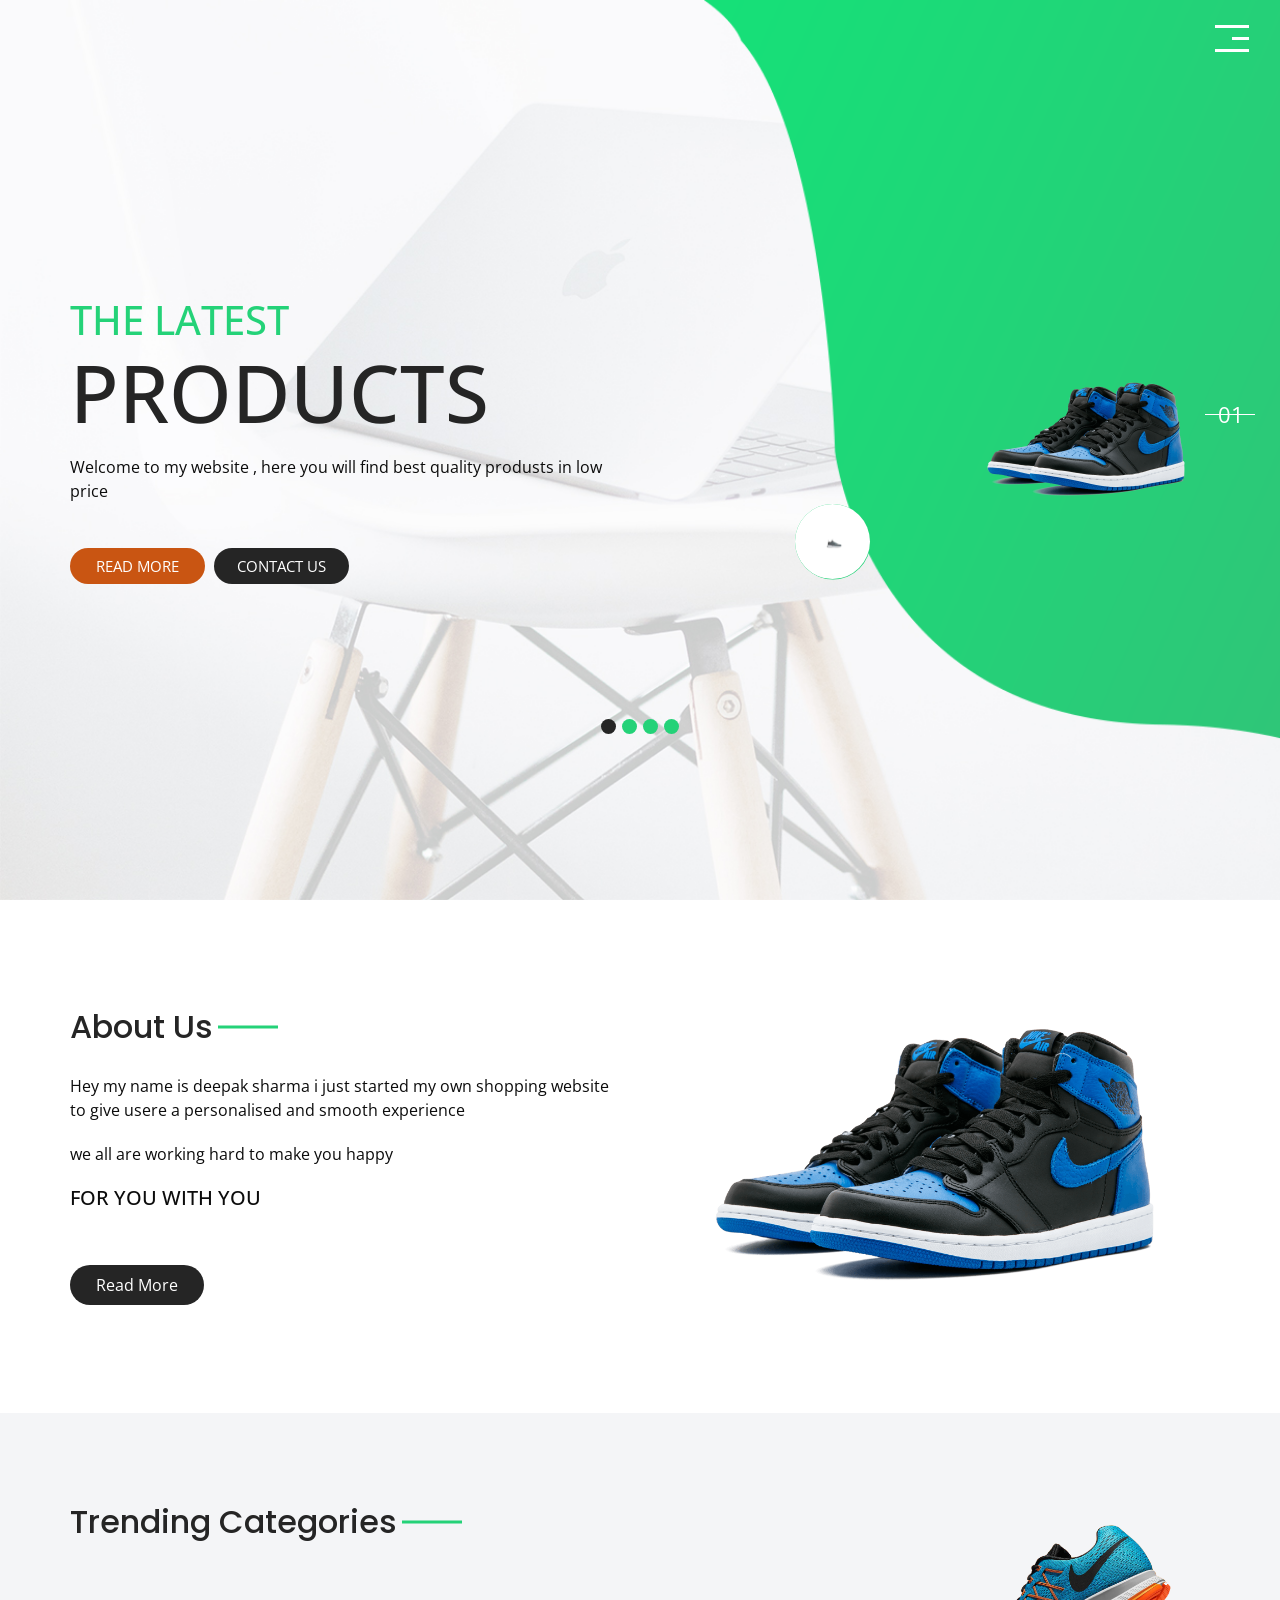
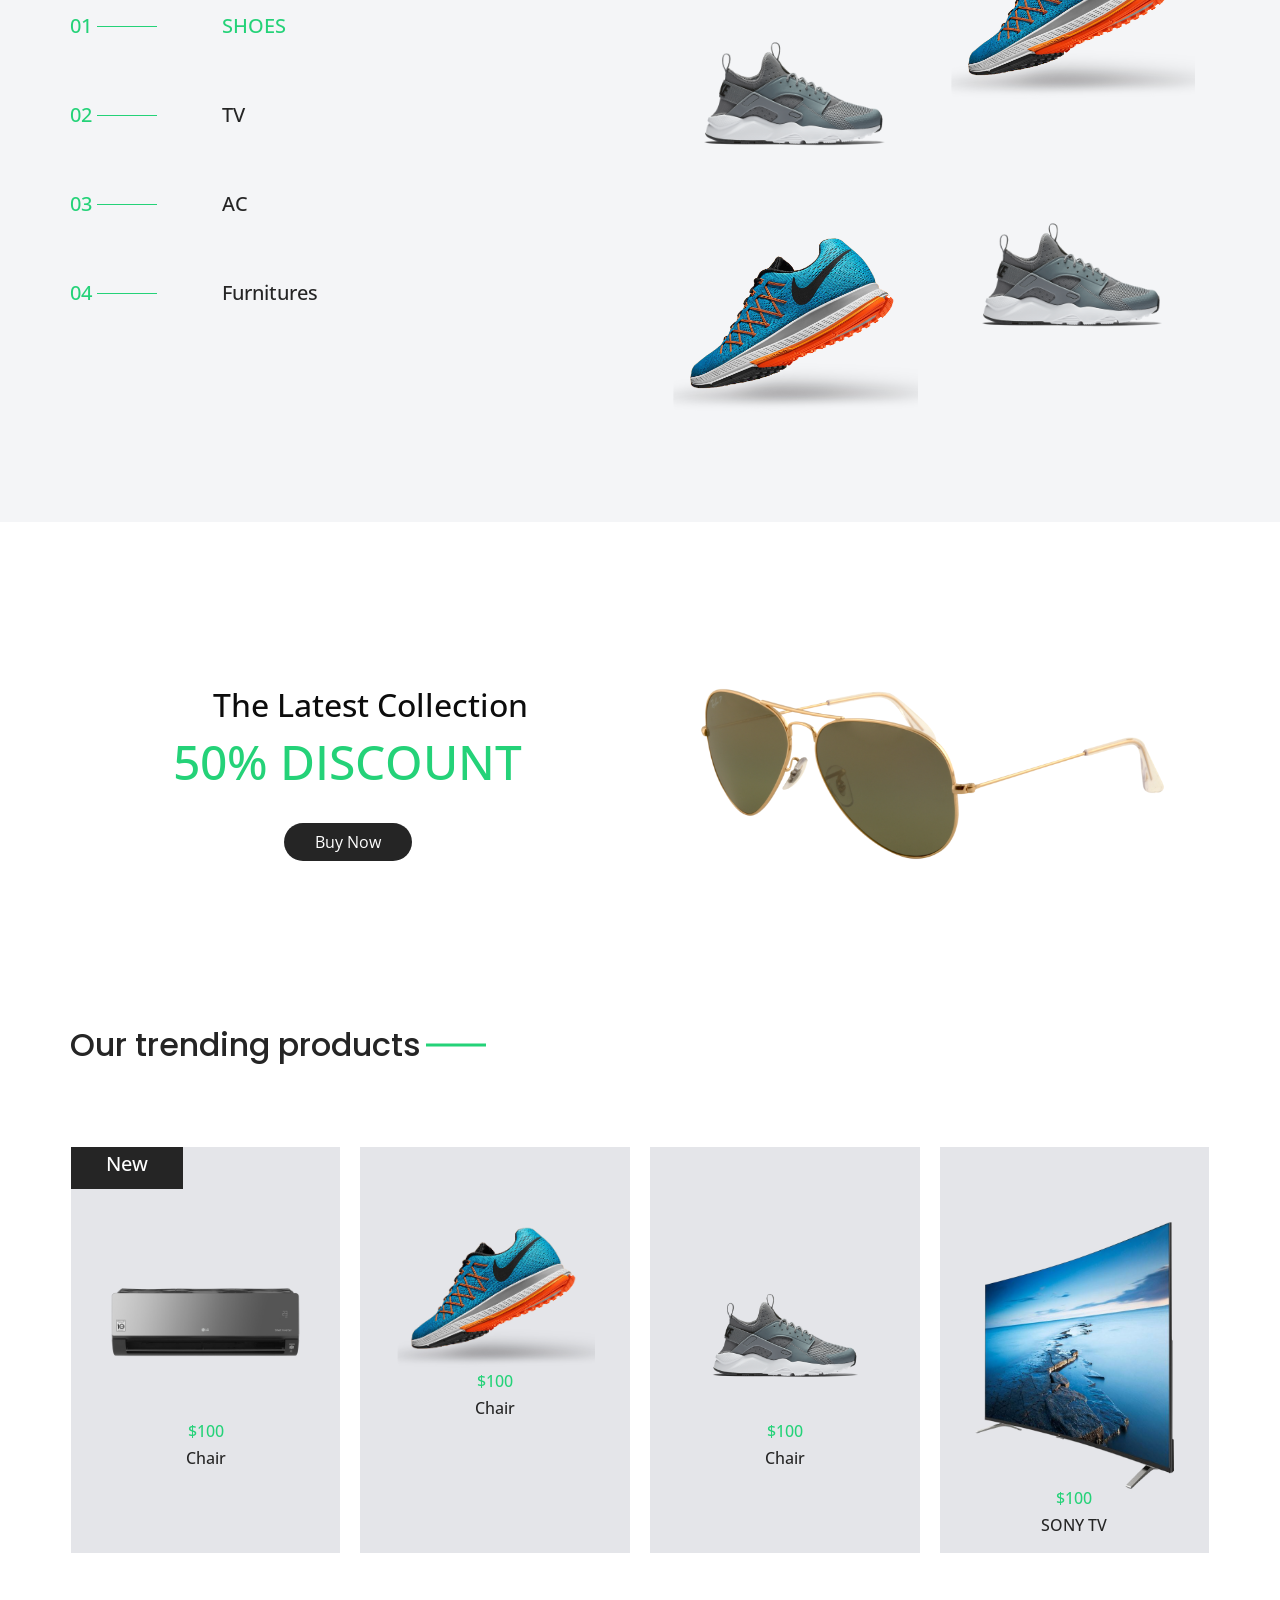
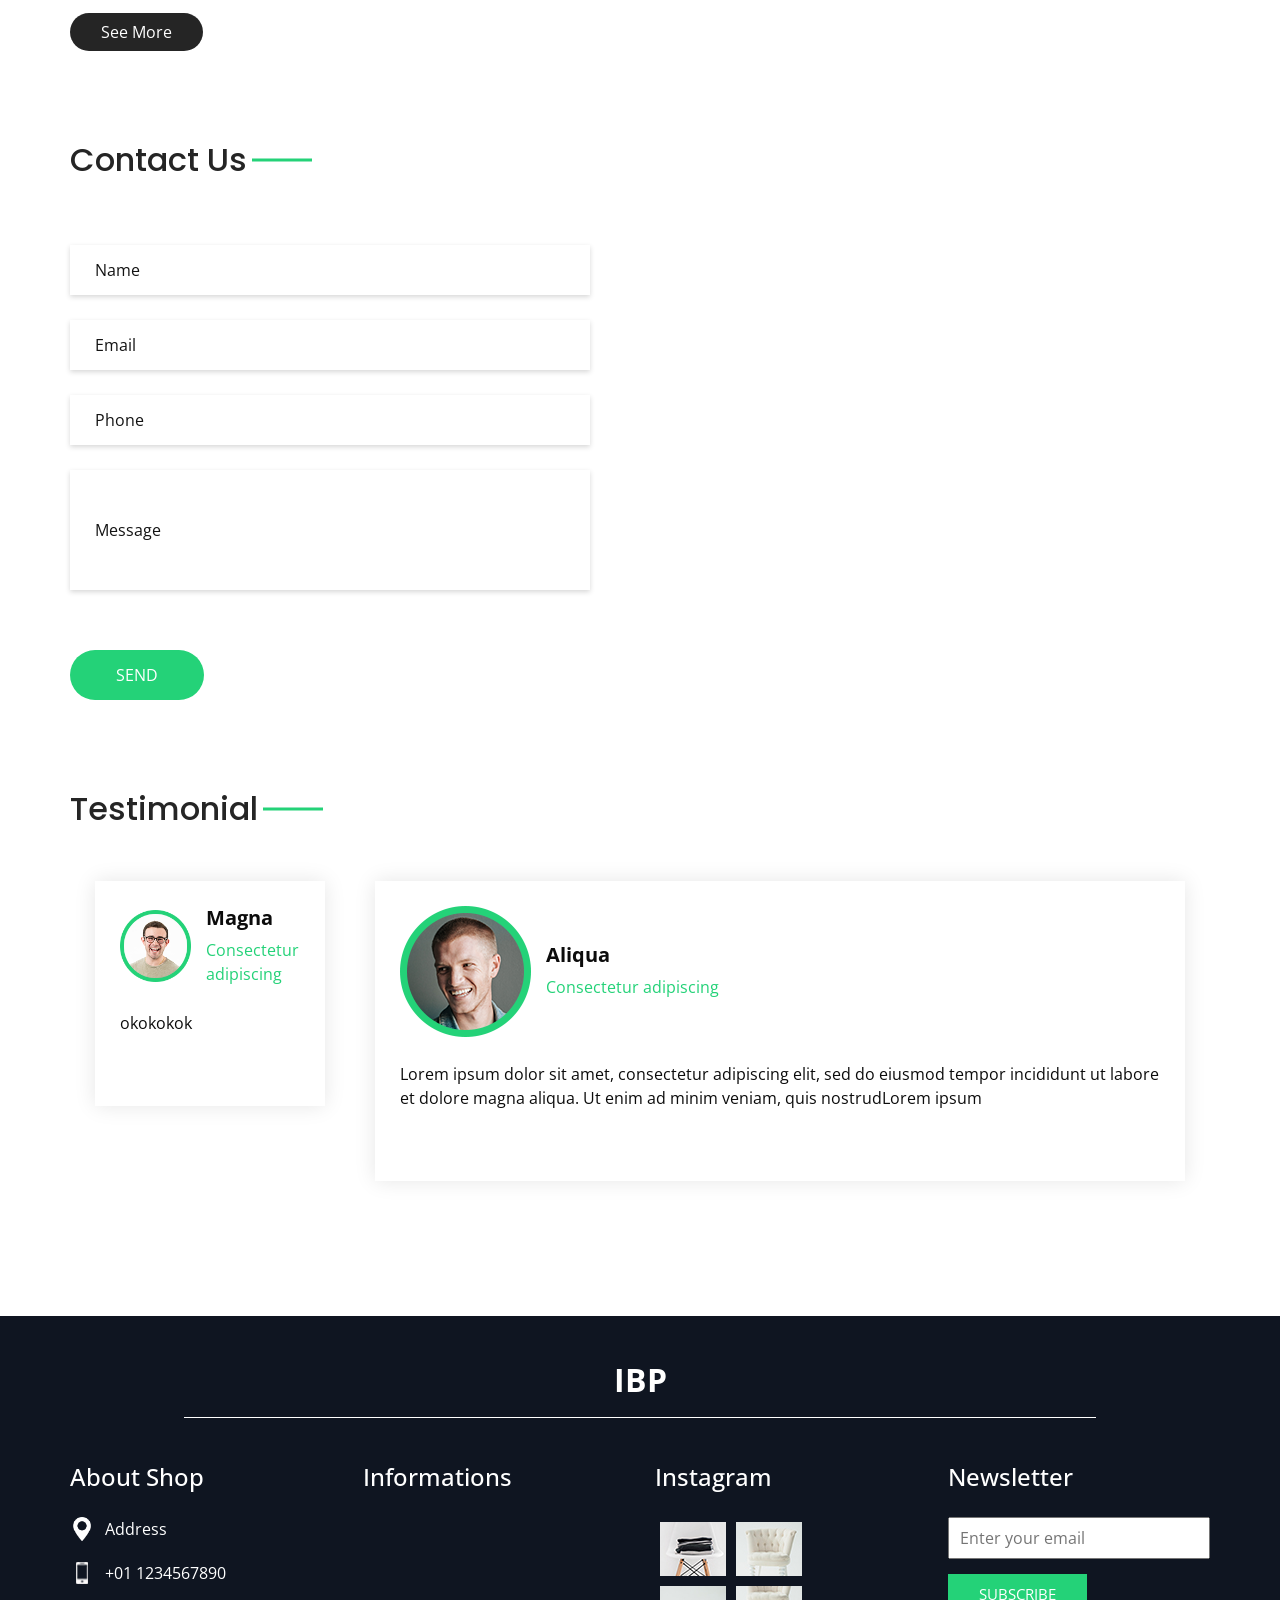
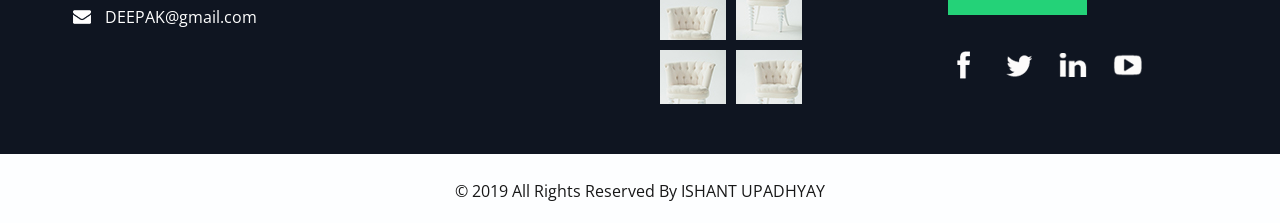
==== index.html @ d2f0adfa "Add files via upload" ====
<!DOCTYPE html>
<html>

<head>
  <!-- Basic -->
  <meta charset="utf-8" />
  <meta http-equiv="X-UA-Compatible" content="IE=edge" />
  <!-- Mobile Metas -->
  <meta name="viewport" content="width=device-width, initial-scale=1, shrink-to-fit=no" />
  <!-- Site Metas -->
  <meta name="keywords" content="" />
  <meta name="description" content="" />
  <meta name="author" content="" />

  <title>DEEPAK TATE </title>

  <!-- slider stylesheet -->
  <link rel="stylesheet" type="text/css"
    href="https://cdnjs.cloudflare.com/ajax/libs/OwlCarousel2/2.1.3/assets/owl.carousel.min.css" />

  <!-- bootstrap core css -->
  <link rel="stylesheet" type="text/css" href="bootstrap.css" />

  <!-- fonts style -->
  <link href="https://fonts.googleapis.com/css?family=Open+Sans:400,700|Poppins:400,700&display=swap" rel="stylesheet">
  <!-- Custom styles for this template -->
  <link href="style.css" rel="stylesheet" />
  <!-- responsive style -->
  <link href="responsive.css" rel="stylesheet" />
</head>

<body>
  <div class="hero_area">
    <!-- header section strats -->
    <header class="header_section">
      <div class="container-fluid">
        <nav class="navbar navbar-expand-lg custom_nav-container">
          <a class="navbar-brand" href="index.html">
            <img src="" alt="" />
          </a>
          <button class="navbar-toggler" type="button" data-toggle="collapse" data-target="#navbarSupportedContent"
            aria-controls="navbarSupportedContent" aria-expanded="false" aria-label="Toggle navigation">
            <span class="navbar-toggler-icon"></span>
          </button>

          <div class="collapse navbar-collapse" id="navbarSupportedContent">
            <ul class="navbar-nav  ">
              <li class="nav-item active">
                <a class="nav-link" href="index.html">Home <span class="sr-only">(current)</span></a>
              </li>
              <li class="nav-item">
                <a class="nav-link" href="about.html"> About</a>
              </li>
              <li class="nav-item">
                <a class="nav-link" href="shop.html">Shop </a>
              </li>
              <li class="nav-item">
                <a class="nav-link" href="furniture.html"> Furniture </a>
              </li>
              <li class="nav-item">
                <a class="nav-link" href="contact.html">Contact us</a>
              </li>
            </ul>
            <div class="user_option">
              <a href="">
                <img src="images/user.png" alt="">
                <span>
                 
<li><a href="login.html">login</a></li>
              </a>
              <form class="form-inline my-2 my-lg-0 ml-0 ml-lg-4 mb-3 mb-lg-0">
                <button class="btn  my-2 my-sm-0 nav_search-btn" type="submit"></button>
              </form>
            </div>
          </div>
          <div>
            <div class="custom_menu-btn ">
              <button>
                <span class=" s-1">

                </span>
                <span class="s-2">

                </span>
                <span class="s-3">

                </span>
              </button>
            </div>
          </div>

        </nav>
      </div>
    </header>
    <!-- end header section -->
    <!-- slider section -->
    <section class="slider_section ">
      <div class="play_btn">
        <a href="">
          <img src="a8.png" alt="">
        </a>
      </div>
      <div class="number_box">
        <div>
          <ol class="carousel-indicators indicator-2">
            <li data-target="#carouselExampleIndicators" data-slide-to="0" class="active">01</li>
            <li data-target="#carouselExampleIndicators" data-slide-to="1">02</li>
            <li data-target="#carouselExampleIndicators" data-slide-to="2">03</li>
            <li data-target="#carouselExampleIndicators" data-slide-to="3">04</li>
          </ol>
        </div>
      </div>
      <div class="container">
        <div id="carouselExampleIndicators" class="carousel slide" data-ride="carousel">
          <ol class="carousel-indicators">
            <li data-target="#carouselExampleIndicators" data-slide-to="0" class="active"></li>
            <li data-target="#carouselExampleIndicators" data-slide-to="1"></li>
            <li data-target="#carouselExampleIndicators" data-slide-to="2"></li>
            <li data-target="#carouselExampleIndicators" data-slide-to="3"></li>
          </ol>
          <div class="carousel-inner">
            <div class="carousel-item active">
              <div class="row">
                <div class="col-md-6">
                  <div class="detail-box">
                    <h1>
                      The Latest
                      <span>
                        products 
                      </span>
                    </h1>
                    <p>
                     Welcome to my website , here you will find best quality produsts in low price 
                    </p>
                    <div class="btn-box">
                      <a href="" class="btn-1">
                        Read More
                      </a>
                      <a href="contact.html" class="btn-2">
                        Contact us
                      </a>
                    </div>
                  </div>
                </div>
                <div class="col-md-6 img-container">
                  <div class="img-box">
                    <img src="2.png" alt="">
                  </div>
                </div>
              </div>
            </div>
            <div class="carousel-item ">
              <div class="row">
                <div class="col-md-6">
                  <div class="detail-box">
                    <h1>
                      The Latest
                      <span>
                        electromics
                      </span>
                    </h1>
                    <p>
                    GET BEST ELECTRONIC ITEMS HERE WITH MOST TRUSTABLE COMPANY 
                    </p>
                    <div class="btn-box">
                      <a href="" class="btn-1">
                        Read More
                      </a>
                      <a href="contact.html" class="btn-2">
                        Contact us
                      </a>
                    </div>
                  </div>
                </div>
                <div class="col-md-6 img-container">
                  <div class="img-box">
                    <img src="a9.png" alt="">
                  </div>
                </div>
              </div>
            </div>
            <div class="carousel-item ">
              <div class="row">
                <div class="col-md-6">
                  <div class="detail-box">
                    <h1>
                      The Latest
                      <span>
                        Furniture
                      </span>
                    </h1>
                    <p>
                      Lorem ipsum dolor sit amet, consectetur adipiscing elit, sed
                      do eiusmod tempor incididunt ut labore
                    </p>
                    <div class="btn-box">
                      <a href="" class="btn-1">
                        Read More
                      </a>
                      <a href="contact.html" class="btn-2">
                        Contact us
                      </a>
                    </div>
                  </div>
                </div>
                <div class="col-md-6 img-container">
                  <div class="img-box">
                    <img src="a8.png" alt="">
                  </div>
                </div>
              </div>
            </div>
            <div class="carousel-item ">
              <div class="row">
                <div class="col-md-6">
                  <div class="detail-box">
                    <h1>
                      The Latest
                      <span>
                        SHOES
                      </span>
                    </h1>
                    <p>
                      Lorem ipsum dolor sit amet, consectetur adipiscing elit, sed
                      do eiusmod tempor incididunt ut labore
                    </p>
                    <div class="btn-box">
                      <a href="" class="btn-1">
                        Read More
                      </a>
                      <a href="" class="btn-2">
                        Contact us
                      </a>
                    </div>
                  </div>
                </div>
                <div class="col-md-6 img-container">
                  <div class="img-box">
                    <img src="shop.html" alt="">
                  </div>
                </div>
              </div>
            </div>
          </div>
        </div>
      </div>
    </section>
    <!-- end slider section -->
  </div>


  <!-- about section -->

  <section class="about_section layout_padding">
    <div class="container">
      <div class="row">
        <div class="col-md-6">
          <div class="detail-box">
            <div class="heading_container">
              <h2>
                About Us
              </h2>

            </div>
            <p>
              Hey my name is deepak sharma i just started my own shopping website to give usere a personalised and smooth experience 
              <p>we all are working hard to make you happy </p>
              <p><h5>FOR YOU WITH YOU</h5></p>
            </p>
            <a href="">
              Read More
            </a>
          </div>
        </div>
        <div class="col-md-6">
          <div class="img-box">
            <img src="2.png" alt="">
          </div>
        </div>
      </div>
    </div>
  </section>

  <!-- end about section -->

  <!-- trending section -->

  <section class="trending_section layout_padding">
    <div id="accordion">
      <div class="container">
        <div class="row">
          <div class="col-md-6">
            <div class="detail-box">
              <div class="heading_container">
                <h2>
                  Trending Categories
                </h2>
              </div>
              <div class="tab_container">
                <div class="t-link-box" data-toggle="collapse" data-target="#collapseOne" aria-expanded="true"
                  aria-controls="collapseOne">
                  <div class="number">
                    <h5>
                      01
                    </h5>
                  </div>
                  <hr>
                  <div class="t-name">
                    <h5>
                      SHOES
                    </h5>
                  </div>
                </div>
                <div class="t-link-box collapsed" data-toggle="collapse" data-target="#collapseTwo"
                  aria-expanded="false" aria-controls="collapseTwo">
                  <div class="number">
                    <h5>
                      02
                    </h5>
                  </div>
                  <hr>
                  <div class="t-name">
                    <h5>
                     TV
                    </h5>
                  </div>
                </div>
                <div class="t-link-box collapsed" data-toggle="collapse" data-target="#collapseThree"
                  aria-expanded="false" aria-controls="collapseThree">
                  <div class="number">
                    <h5>
                      03
                    </h5>
                  </div>
                  <hr>
                  <div class="t-name">
                    <h5>
                      AC
                    </h5>
                  </div>
                </div>
                <div class="t-link-box collapsed" data-toggle="collapse" data-target="#collapseFour"
                  aria-expanded="false" aria-controls="collapseFour">
                  <div class="number">
                    <h5>
                      04
                    </h5>
                  </div>
                  <hr>
                  <div class="t-name">
                    <h5>
                      Furnitures
                    </h5>
                  </div>
                </div>
              </div>
            </div>
          </div>
          <div class="col-md-6">
            <div class="collapse show" id="collapseOne" aria-labelledby="headingOne" data-parent="#accordion">
              <div class="img_container ">
                <div class="box b-1">
                  <div class="img-box">
                    <img src="a8.png" alt="">
                  </div>
                  <div class="img-box">
                    <img src="a9.png" alt="">
                  </div>
                </div>
                <div class="box b-2">
                  <div class="img-box">
                    <img src="a9.png" alt="">
                  </div>
                  <div class="img-box">
                    <img src="a8.png" alt="">
                  </div>
                </div>
              </div>
            </div>
            <div class="collapse" id="collapseTwo" aria-labelledby="headingTwo" data-parent="#accordion">
              <div class="img_container ">
                <div class="box b-1">
                  <div class="img-box">
                    <img src="a4.png" alt="">
                  </div>
                  <div class="img-box">
                    <img src="a4.png" alt="">
                  </div>
                </div>
                <div class="box b-2">

                  <div class="img-box">
                    <img src="a4.png" alt="">
                  </div>
                  <div class="img-box">
                    <img src="a4.png" alt="">
                  </div>
                </div>
              </div>
            </div>
            <div class="collapse" id="collapseThree" aria-labelledby="headingThree" data-parent="#accordion">
              <div class="img_container ">
                <div class="box b-1">
                  <div class="img-box">
                    <img src="a1.png" alt="">
                  </div>
                  <div class="img-box">
                    <img src="a2.png" alt="">
                  </div>
                </div>
                <div class="box b-2">
                  <div class="img-box">
                    <img src="a1.png" alt="">
                  </div>
                  <div class="img-box">
                    <img src="a1.png" alt="">
                  </div>
                </div>
              </div>
            </div>
            <div class="collapse" id="collapseFour" aria-labelledby="headingfour" data-parent="#accordion">
              <div class="img_container ">
                <div class="box b-1">
                  <div class="img-box">
                    <img src="images/t-1.jpg" alt="">
                  </div>

                  <div class="img-box">
                    <img src="images/t-4.jpg" alt="">
                  </div>
                </div>
                <div class="box b-2">
                  <div class="img-box">
                    <img src="images/t-3.jpg" alt="">
                  </div>
                  <div class="img-box">
                    <img src="images/t-2.jpg" alt="">
                  </div>
                </div>
              </div>
            </div>

          </div>
        </div>
      </div>
    </div>

  </section>

  <!-- end trending section -->

  <!-- discount section -->

  <section class="discount_section  layout_padding">
    <div class="container">
      <div class="row">
        <div class="col-md-6">
          <div class="detail-box">
            <h2>
              The Latest Collection
            </h2>
            <h2 class="main_heading">
              50% DISCOUNT
            </h2>

            <div class="">
              <a href="">
                Buy Now
              </a>
            </div>
          </div>
        </div>
        <div class="col-md-6">
          <div class="img-box">
            <img src="4.png" alt="">
          </div>
        </div>
      </div>
    </div>
  </section>


  <!-- end discount section -->

  <!-- brand section -->

  <section class="brand_section">
    <div class="container">
      <div class="heading_container">
        <h2>
        Our trending products 
        </h2>
      </div>
      <div class="brand_container layout_padding2">
        <div class="box">
          <a href="">
            <div class="new">
              <h5>
                New
              </h5>
            </div>
            <div class="img-box">
              <img src="a1.png" alt="">
            </div>
            <div class="detail-box">
              <h6 class="price">
                $100
              </h6>
              <h6>
                Chair
              </h6>
            </div>
          </a>
        </div>
        <div class="box">
          <a href="">
            <div class="img-box">
              <img src="a9.png" alt="">
            </div>
            <div class="detail-box">
              <h6 class="price">
                $100
              </h6>
              <h6>
                Chair
              </h6>
            </div>
          </a>
        </div>
        <div class="box">
          <a href="">
            <div class="img-box">
              <img src="a8.png" alt="">
            </div>
            <div class="detail-box">
              <h6 class="price">
                $100
              </h6>
              <h6>
                Chair
              </h6>
            </div>
          </a>
        </div>
        <div class="box">
          <a href="">
            <div class="img-box">
              <img src="a4.png" alt="">
            </div>
            <div class="detail-box">
              <h6 class="price">
                $100
              </h6>
              <h6>
                SONY TV
              </h6>
            </div>
          </a>
        </div>
      </div>
      <a href="" class="brand-btn">
        See More
      </a>
    </div>
  </section>

  <!-- end brand section -->
  <!-- contact section -->

  <section class="contact_section layout_padding">
    <div class="container ">
      <div class="heading_container">
        <h2 class="">
          Contact Us
        </h2>
      </div>

    </div>
    <div class="container">
      <div class="row">
        <div class="col-md-6">
          <form action="">
            <div>
              <input type="text" placeholder="Name" />
            </div>
            <div>
              <input type="email" placeholder="Email" />
            </div>
            <div>
              <input type="text" placeholder="Phone" />
            </div>
            <div>
              <input type="text" class="message-box" placeholder="Message" />
            </div>
            <div class="d-flex ">
              <button>
                SEND
              </button>
            </div>
          </form>
        </div>
        <div class="col-md-6">
          <div class="map_container">
            <div class="map-responsive">
              <iframe
                src="https://www.google.com/maps/embed/v1/place?key=AIzaSyA0s1a7phLN0iaD6-UE7m4qP-z21pH0eSc&q=Eiffel+Tower+Paris+France"
                width="600" height="300" frameborder="0" style="border:0; width: 100%; height:100%"
                allowfullscreen></iframe>
            </div>
          </div>
        </div>
      </div>
    </div>
  </section>

  <!-- end contact section -->

  <!-- client section -->
  <section class="client_section layout_padding-bottom">
    <div class="container">
      <div class="heading_container">
        <h2>
          Testimonial
        </h2>
      </div>
    </div>

    <div class="container">
      <div class="client_container layout_padding2">
        <div class="client_box b-1">
          <div class="client-id">
            <div class="img-box">
              <img src="client-1.png" alt="" />
            </div>
            <div class="name">
              <h5>
                Magna
              </h5>
              <p>
                Consectetur adipiscing
              </p>
            </div>
          </div>
          <div class="detail">
            <p>
             okokokok
            </p>
            <div>
              <div class="arrow_img">
              </div>
            </div>
          </div>
        </div>
        <div class="client_box b-2">
          <div class="client-id">
            <div class="img-box">
              <img src="client-2.png" alt="" />
            </div>
            <div class="name">
              <h5>
                Aliqua
              </h5>
              <p>
                Consectetur adipiscing
              </p>

            </div>
          </div>
          <div class="detail">
            <p>
              Lorem ipsum dolor sit amet, consectetur adipiscing elit, sed do eiusmod tempor incididunt ut labore et
              dolore magna aliqua. Ut enim ad minim veniam, quis nostrudLorem ipsum
            </p>
            <div>
              <div class="arrow_img">
              </div>
            </div>
          </div>
        </div>
      </div>
    </div>
  </section>

  <!-- end client section -->

  <!-- info section -->
  <section class="info_section layout_padding2">
    <div class="container">
      <div class="info_logo">
        <h2>
          IBP 
        </h2>
      </div>
      <div class="row">

        <div class="col-md-3">
          <div class="info_contact">
            <h5>
              About Shop
            </h5>
            <div>
              <div class="img-box">
                <img src="location-white.png" width="18px" alt="">
              </div>
              <p>
                Address
              </p>
            </div>
            <div>
              <div class="img-box">
                <img src="telephone-white.png" width="12px" alt="">
              </div>
              <p>
                +01 1234567890
              </p>
            </div>
            <div>
              <div class="img-box">
                <img src="envelope-white.png" width="18px" alt="">
              </div>
              <p>
                DEEPAK@gmail.com
              </p>
            </div>
          </div>
        </div>
        <div class="col-md-3">
          <div class="info_info">
            <h5>
              Informations
            </h5>
            <p>
              
            </p>
          </div>
        </div>

        <div class="col-md-3">
          <div class="info_insta">
            <h5>
              Instagram
            </h5>
            <div class="insta_container">
              <div>
                <a href="">
                  <div class="insta-box b-1">
                    <img src="i-1.jpg" alt="">
                  </div>
                </a>
                <a href="">
                  <div class="insta-box b-2">
                    <img src="i-2.jpg" alt="">
                  </div>
                </a>
              </div>

              <div>
                <a href="">
                  <div class="insta-box b-3">
                    <img src="i-3.jpg" alt="">
                  </div>
                </a>
                <a href="">
                  <div class="insta-box b-4">
                    <img src="i-4.jpg" alt="">
                  </div>
                </a>
              </div>
              <div>
                <a href="">
                  <div class="insta-box b-3">
                    <img src="i-5.jpg" alt="">
                  </div>
                </a>
                <a href="">
                  <div class="insta-box b-4">
                    <img src="i-6.jpg" alt="">
                  </div>
                </a>
              </div>
            </div>
          </div>
        </div>
        <div class="col-md-3">
          <div class="info_form ">
            <h5>
              Newsletter
            </h5>
            <form action="">
              <input type="email" placeholder="Enter your email">
              <button>
                Subscribe
              </button>
            </form>
            <div class="social_box">
              <a href="">
                <img src="fb.png" alt="">
              </a>
              <a href="">
                <img src="twitter.png" alt="">
              </a>
              <a href="">
                <img src="linkedin.png" alt="">
              </a>
              <a href="">
                <img src="youtube.png" alt="">
              </a>
            </div>
          </div>
        </div>
      </div>
    </div>
  </section>

  <!-- end info_section -->


  <!-- footer section -->
  <section class="container-fluid footer_section ">
    <div class="container">
      <p>
        &copy; 2019 All Rights Reserved By
        <a href="">ISHANT UPADHYAY </a>
      </p>
    </div>
  </section>
  <!-- end  footer section -->


  <script type="text/javascript" src="jquery-3.4.1.min.js"></script>
  <script type="text/javascript" src="bootstrap.js"></script>
  <script type="text/javascript" src="https://cdnjs.cloudflare.com/ajax/libs/OwlCarousel2/2.2.1/owl.carousel.min.js">
  </script>
  <script type="text/javascript">
    $(".owl-carousel").owlCarousel({
      loop: true,
      margin: 10,
      nav: true,
      navText: [],
      autoplay: true,
      autoplayHoverPause: true,
      responsive: {
        0: {
          items: 1
        },
        420: {
          items: 2
        },
        1000: {
          items: 5
        }
      }

    });
  </script>
  <script>
    var nav = $("#navbarSupportedContent");
    var btn = $(".custom_menu-btn");
    btn.click
    btn.click(function (e) {

      e.preventDefault();
      nav.toggleClass("lg_nav-toggle");
      document.querySelector(".custom_menu-btn").classList.toggle("menu_btn-style")
    });
  </script>
  <script>
    $('.carousel').on('slid.bs.carousel', function () {
      $(".indicator-2 li").removeClass("active");
      indicators = $(".carousel-indicators li.active").data("slide-to");
      a = $(".indicator-2").find("[data-slide-to='" + indicators + "']").addClass("active");
      console.log(indicators);

    })
  </script>

</body>
</body>

</html>
---- style.css ----
body {
  font-family: 'Open Sans', sans-serif;
  color: #0c0c0c;
  background-color: #ffffff;
}

.layout_padding {
  padding-top: 90px;
  padding-bottom: 90px;
}

.layout_padding2 {
  padding: 45px 0;
}

.layout_padding2-top {
  padding-top: 45px;
  padding-bottom: 45px;
}

.layout_padding2-bottom {
  padding-bottom: 45px;
}

.layout_padding-top {
  padding-top: 90px;
}

.layout_padding-bottom {
  padding-bottom: 90px;
}

.heading_container {
  display: -webkit-box;
  display: -ms-flexbox;
  display: flex;
}

.heading_container h2 {
  color: #252525;
  position: relative;
  font-family: 'Poppins', sans-serif;
}

.heading_container h2::before {
  content: "";
  width: 60px;
  height: 3px;
  position: absolute;
  top: 50%;
  right: -5px;
  background-color: #24d278;
  -webkit-transform: translate(100%, -50%);
          transform: translate(100%, -50%);
}

/*header section*/
.hero_area {
  height: 100vh;
  background-image: url(hero-bg.jpg);
  background-size: cover;
  position: relative;
  background-repeat: no-repeat;
  overflow: hidden;
}

.hero_area::after {
  content: "";
  position: absolute;
  bottom: 0;
  right: 0;
  width: 45%;
  height: 100%;
  background-image: url(hero-side-bg.png);
  background-size: cover;
}

.sub_page .hero_area {
  height: auto;
  background-size: auto;
}

.hero_area.sub_pages {
  height: auto;
}

.header_section {
  overflow-x: hidden;
}

.header_section .container-fluid {
  padding-right: 25px;
  padding-left: 25px;
}

.header_section .nav_container {
  margin: 0 auto;
}

.header_section .user_option {
  display: -webkit-box;
  display: -ms-flexbox;
  display: flex;
  -webkit-box-align: center;
      -ms-flex-align: center;
          align-items: center;
}

.header_section .user_option a {
  display: -webkit-box;
  display: -ms-flexbox;
  display: flex;
  color: #ffffff;
  -webkit-box-align: center;
      -ms-flex-align: center;
          align-items: center;
}

.header_section .user_option a img {
  min-width: 20px;
  height: 20px;
  margin-right: 5px;
}

.custom_nav-container.navbar-expand-lg .navbar-nav .nav-item .nav-link {
  padding: 10px 15px;
  color: #060606;
  text-align: center;
  text-transform: uppercase;
}

.custom_nav-container.navbar-expand-lg .navbar-nav .nav-item.active .nav-link, .custom_nav-container.navbar-expand-lg .navbar-nav .nav-item:hover .nav-link {
  color: #24d278;
}

a,
a:hover,
a:focus {
  text-decoration: none;
}

a:hover,
a:focus {
  color: initial;
}

.btn,
.btn:focus {
  outline: none !important;
  -webkit-box-shadow: none;
          box-shadow: none;
}

.custom_nav-container .nav_search-btn {
  background-image: url(search-icon.png);
  background-size: 17px;
  background-repeat: no-repeat;
  background-position-y: 7px;
  width: 35px;
  height: 35px;
  padding: 0;
  border: none;
}

.custom_nav-container form {
  padding-top: 7px;
}

.navbar-brand {
  margin-right: 5%;
  display: -webkit-box;
  display: -ms-flexbox;
  display: flex;
  -webkit-box-align: center;
      -ms-flex-align: center;
          align-items: center;
}

.navbar-brand img {
  width: 70px;
}

.custom_nav-container {
  z-index: 99999;
  padding: 0;
  height: 70px;
}

.custom_nav-container .navbar-toggler {
  outline: none;
}

.custom_nav-container .navbar-toggler .navbar-toggler-icon {
  background-image: url(menu.png);
  background-size: 50px;
  width: 30px;
  height: 30px;
}

.lg_toggl-btn {
  background-color: transparent;
  border: none;
  outline: none;
  width: 56px;
  height: 40px;
  cursor: pointer;
}

.lg_toggl-btn:focus {
  outline: none;
}

.login_btn-container {
  padding-top: 30px;
}

.login_btn-container a {
  color: #24d278;
  text-transform: uppercase;
}

/*end header section*/
/* slider section */
.slider_section {
  height: calc(90% - 70px);
  display: -webkit-box;
  display: -ms-flexbox;
  display: flex;
  -webkit-box-align: center;
      -ms-flex-align: center;
          align-items: center;
}

.slider_section .container {
  position: relative;
  z-index: 2;
}

.slider_section .number_box {
  width: 50px;
  position: absolute;
  right: 25px;
  top: 46%;
  display: -webkit-box;
  display: -ms-flexbox;
  display: flex;
  -webkit-box-orient: vertical;
  -webkit-box-direction: normal;
      -ms-flex-direction: column;
          flex-direction: column;
  -webkit-box-align: center;
      -ms-flex-align: center;
          align-items: center;
  color: #ffffff;
  -webkit-transform: translateY(-50%);
          transform: translateY(-50%);
  z-index: 2;
  font-size: 22px;
}

.slider_section .number_box::before {
  content: "";
  width: 50px;
  height: 1px;
  background-color: #ffffff;
  position: absolute;
  top: 50%;
  left: 50%;
  -webkit-transform: translate(-50%, -50%);
          transform: translate(-50%, -50%);
}

.slider_section .row {
  -webkit-box-align: center;
      -ms-flex-align: center;
          align-items: center;
}

.slider_section .detail-box h1 {
  color: #24d278;
  text-transform: uppercase;
}

.slider_section .detail-box h1 span {
  font-size: 5rem;
  color: #252525;
}

.slider_section .detail-box p {
  margin-top: 15px;
}

.slider_section .detail-box .btn-box {
  margin-top: 45px;
}

.slider_section .detail-box .btn-box a {
  text-transform: uppercase;
  text-align: center;
  width: 135px;
  font-size: 15px;
}

.slider_section .detail-box .btn-box .btn-1 {
  display: inline-block;
  padding: 6px 0;
  background-color: #c95512;
  color: #ffffff;
  -webkit-transition: all 0.3s;
  transition: all 0.3s;
  border: 1px solid transparent;
  border-radius: 20px;
  margin-right: 5px;
}

.slider_section .detail-box .btn-box .btn-1:hover {
  background-color: transparent;
  border-color: #067083;
  color: #24d278;
}

.slider_section .detail-box .btn-box .btn-2 {
  display: inline-block;
  padding: 6px 0;
  background-color: #252525;
  color: #ffffff;
  -webkit-transition: all 0.3s;
  transition: all 0.3s;
  border: 1px solid transparent;
  border-radius: 20px;
}

.slider_section .detail-box .btn-box .btn-2:hover {
  background-color: transparent;
  border-color: #252525;
  color: #252525;
}

.slider_section .img-container {
  position: relative;
  display: -webkit-box;
  display: -ms-flexbox;
  display: flex;
  -webkit-box-pack: end;
      -ms-flex-pack: end;
          justify-content: flex-end;
}

.slider_section .img-container .img-box {
  width: 250px;
}

.slider_section .img-container .img-box img {
  width: 100%;
}

.slider_section .play_btn {
  background-color: #24d278;
  display: -webkit-box;
  display: -ms-flexbox;
  display: flex;
  -webkit-box-align: center;
      -ms-flex-align: center;
          align-items: center;
  -webkit-box-pack: center;
      -ms-flex-pack: center;
          justify-content: center;
  border-radius: 100%;
  width: 75px;
  height: 75px;
  position: absolute;
  z-index: 3;
  top: 56%;
  right: 32%;
}

.slider_section .play_btn a {
  background-color: #ffffff;
  display: -webkit-box;
  display: -ms-flexbox;
  display: flex;
  -webkit-box-align: center;
      -ms-flex-align: center;
          align-items: center;
  -webkit-box-pack: center;
      -ms-flex-pack: center;
          justify-content: center;
  border-radius: 100%;
  width: 75px;
  height: 75px;
  position: relative;
  z-index: 5;
}

.slider_section .play_btn img {
  width: 20px;
  margin-left: 3px;
}

.slider_section .play_btn::before {
  content: "";
  width: 100%;
  height: 100%;
  position: absolute;
  top: 50%;
  left: 50%;
  background-color: #24d278;
  opacity: 1;
  border-radius: 100%;
  -webkit-transform: translate(-50%, -50%);
          transform: translate(-50%, -50%);
}

.slider_section .play_btn::before {
  z-index: 2;
  -webkit-animation: before-animation 1500ms infinite;
          animation: before-animation 1500ms infinite;
}

@-webkit-keyframes before-animation {
  0% {
    -webkit-transform: translateX(-50%) translateY(-50%) translateZ(0) scale(1);
            transform: translateX(-50%) translateY(-50%) translateZ(0) scale(1);
    opacity: 1;
  }
  100% {
    -webkit-transform: translateX(-50%) translateY(-50%) translateZ(0) scale(1.5);
            transform: translateX(-50%) translateY(-50%) translateZ(0) scale(1.5);
    opacity: 1;
  }
}

@keyframes before-animation {
  0% {
    -webkit-transform: translateX(-50%) translateY(-50%) translateZ(0) scale(1);
            transform: translateX(-50%) translateY(-50%) translateZ(0) scale(1);
    opacity: 1;
  }
  100% {
    -webkit-transform: translateX(-50%) translateY(-50%) translateZ(0) scale(1.5);
            transform: translateX(-50%) translateY(-50%) translateZ(0) scale(1.5);
    opacity: 1;
  }
}

.slider_section .carousel-indicators {
  margin: 0;
  -webkit-box-align: center;
      -ms-flex-align: center;
          align-items: center;
  -webkit-box-pack: center;
      -ms-flex-pack: center;
          justify-content: center;
  bottom: -150px;
}

.slider_section .carousel-indicators li {
  width: 15px;
  height: 15px;
  border-radius: 100%;
  background-color: #24d278;
  opacity: 1;
  border: none;
  background-clip: unset;
}

.slider_section .carousel-indicators li.active {
  background-color: #252525;
}

.slider_section ol.carousel-indicators.indicator-2 {
  position: unset;
}

.slider_section ol.carousel-indicators.indicator-2 li {
  width: 25px;
  height: 25px;
  text-indent: 0px;
  text-align: center;
  line-height: 25px;
  color: #ffffff;
  margin: 0;
  background-color: transparent;
  opacity: 1;
  border: none;
  display: none;
}

.slider_section ol.carousel-indicators.indicator-2 li.active {
  display: block;
}

.about_section .row {
  -webkit-box-align: center;
      -ms-flex-align: center;
          align-items: center;
}

.about_section .detail-box p {
  margin-top: 20px;
}

.about_section .detail-box a {
  display: inline-block;
  padding: 7px 25px;
  background-color: #252525;
  color: #ffffff;
  -webkit-transition: all 0.3s;
  transition: all 0.3s;
  border: 1px solid transparent;
  border-radius: 20px;
  margin-top: 35px;
}

.about_section .detail-box a:hover {
  background-color: transparent;
  border-color: #252525;
  color: #252525;
}

.about_section .img-box img {
  width: 100%;
}

.trending_section {
  background-color: #f4f5f7;
}

.trending_section .tab_container .t-link-box {
  margin: 65px 0;
  color: #24d278;
  display: -webkit-box;
  display: -ms-flexbox;
  display: flex;
  -webkit-box-align: center;
      -ms-flex-align: center;
          align-items: center;
  -webkit-box-pack: start;
      -ms-flex-pack: start;
          justify-content: flex-start;
}

.trending_section .tab_container .t-link-box h5 {
  margin: 0;
}

.trending_section .tab_container .t-link-box hr {
  background-color: #24d278;
  width: 60px;
  height: 1.5px;
  border: none;
  margin: 0 65px 0 5px;
}

.trending_section .tab_container .t-link-box .t-name {
  color: #252525;
}

.trending_section .tab_container .t-link-box:hover {
  cursor: pointer;
}

.trending_section .tab_container .t-link-box[aria-expanded="true"] .t-name {
  color: #24d278;
}

.trending_section .img_container {
  display: -webkit-box;
  display: -ms-flexbox;
  display: flex;
}

.trending_section .img_container .box {
  display: -webkit-box;
  display: -ms-flexbox;
  display: flex;
  -webkit-box-orient: vertical;
  -webkit-box-direction: normal;
      -ms-flex-direction: column;
          flex-direction: column;
}

.trending_section .img_container .box .img-box {
  margin: 15px;
}

.trending_section .img_container .box .img-box img {
  width: 100%;
}

.trending_section .img_container .box.b-1 {
  padding-top: 35px;
}

.discount_section .row {
  -webkit-box-align: center;
      -ms-flex-align: center;
          align-items: center;
}

.discount_section .detail-box {
  display: -webkit-box;
  display: -ms-flexbox;
  display: flex;
  -webkit-box-orient: vertical;
  -webkit-box-direction: normal;
      -ms-flex-direction: column;
          flex-direction: column;
  -webkit-box-align: center;
      -ms-flex-align: center;
          align-items: center;
}

.discount_section .detail-box h2 {
  padding-left: 45px;
}

.discount_section .detail-box h2.main_heading {
  font-size: 3rem;
  padding: 0;
  color: #24d278;
  text-transform: uppercase;
}

.discount_section .detail-box a {
  display: inline-block;
  padding: 6px 30px;
  background-color: #252525;
  color: #ffffff;
  -webkit-transition: all 0.3s;
  transition: all 0.3s;
  border: 1px solid transparent;
  border-radius: 20px;
  margin-top: 25px;
}

.discount_section .detail-box a:hover {
  background-color: transparent;
  border-color: #252525;
  color: #252525;
}

.discount_section .img-box img {
  width: 100%;
}

.brand_section .brand_container {
  display: -webkit-box;
  display: -ms-flexbox;
  display: flex;
  -webkit-box-pack: center;
      -ms-flex-pack: center;
          justify-content: center;
  -ms-flex-wrap: wrap;
      flex-wrap: wrap;
  margin: 0 -10px;
}

.brand_section .brand_container .box {
  position: relative;
  text-align: center;
  background-color: #e4e5e9;
  padding: 75px 35px 10px 35px;
  margin: 30px 10px 0 10px;
  min-width: 225px;
  -webkit-box-flex: 0;
      -ms-flex: 0 0 23.24670%;
          flex: 0 0 23.24670%;
}

.brand_section .brand_container .box h6 {
  color: #252525;
}

.brand_section .brand_container .box h6.price {
  color: #24d278;
}

.brand_section .brand_container .box .new {
  position: absolute;
  top: 0;
  left: 0;
  padding: 5px 35px;
  background-color: #252525;
  color: #ffffff;
}

.brand_section .brand_container .box .new h6 {
  margin: 0;
}

.brand_section .brand_container .box .img-box img {
  width: 100%;
}

.brand_section .brand_container .box:hover {
  background-color: #24d278;
}

.brand_section .brand_container .box:hover h6.price {
  color: #252525;
}

.brand_section .brand-btn {
  display: inline-block;
  padding: 6px 30px;
  background-color: #252525;
  color: #ffffff;
  -webkit-transition: all 0.3s;
  transition: all 0.3s;
  border: 1px solid transparent;
  border-radius: 20px;
  margin-top: 15px;
}

.brand_section .brand-btn:hover {
  background-color: transparent;
  border-color: #252525;
  color: #252525;
}

.contact_section {
  position: relative;
}

.contact_section .design-box {
  position: absolute;
  bottom: 50%;
  -webkit-transform: translateY(50%);
          transform: translateY(50%);
  right: 0;
  width: 75px;
}

.contact_section .design-box img {
  width: 100%;
}

.contact_section h2 {
  margin-bottom: 65px;
}

.contact_section form {
  padding-right: 35px;
}

.contact_section input {
  width: 100%;
  border: none;
  height: 50px;
  margin-bottom: 25px;
  padding-left: 25px;
  background-color: transparent;
  outline: none;
  color: #101010;
  -webkit-box-shadow: 0px 2px 5px 0px rgba(0, 0, 0, 0.16);
  box-shadow: 0px 2px 5px 0px rgba(0, 0, 0, 0.16);
}

.contact_section input::-webkit-input-placeholder {
  color: #131313;
}

.contact_section input:-ms-input-placeholder {
  color: #131313;
}

.contact_section input::-ms-input-placeholder {
  color: #131313;
}

.contact_section input::placeholder {
  color: #131313;
}

.contact_section input.message-box {
  height: 120px;
}

.contact_section button {
  display: inline-block;
  padding: 12px 45px;
  background-color: #24d278;
  color: #ffffff;
  -webkit-transition: all 0.3s;
  transition: all 0.3s;
  border: 1px solid transparent;
  border-radius: 30px;
  border-radius: 30px;
  color: #fff;
  margin-top: 35px;
}

.contact_section button:hover {
  background-color: transparent;
  border-color: #24d278;
  color: #24d278;
}

.contact_section .map_container {
  height: 100%;
  padding-bottom: 110px;
}

.contact_section .map_container .map-responsive {
  height: 100%;
}

.client_section .custom_heading-container {
  -webkit-box-pack: center;
      -ms-flex-pack: center;
          justify-content: center;
}

.client_section .client_container {
  display: -webkit-box;
  display: -ms-flexbox;
  display: flex;
  -webkit-box-align: start;
      -ms-flex-align: start;
          align-items: flex-start;
}

.client_section .client_box {
  margin-left: 25px;
  margin-right: 25px;
  padding: 25px;
  -webkit-box-shadow: 0px 0px 20px 0 rgba(0, 0, 0, 0.1);
          box-shadow: 0px 0px 20px 0 rgba(0, 0, 0, 0.1);
}

.client_section .client_box .client-id {
  display: -webkit-box;
  display: -ms-flexbox;
  display: flex;
  -webkit-box-align: center;
      -ms-flex-align: center;
          align-items: center;
}

.client_section .client_box .client-id .img-box img {
  width: 100%;
}

.client_section .client_box .client-id .name {
  margin-left: 15px;
}

.client_section .client_box .client-id .name h5 {
  font-weight: bold;
}

.client_section .client_box .client-id .name p {
  color: #24d278;
  margin: 0;
}

.client_section .client_box .detail {
  margin-top: 25px;
}

.client_section .client_box:hover {
  background-color: #f3f3f3;
  -webkit-box-shadow: none;
          box-shadow: none;
}

.client_section .client_box:hover .arrow_img {
  background-image: url(../images/arrow-green.png);
}

.client_section .client_box .arrow_img {
  width: 50px;
  height: 30px;
  background-image: url(../images/arrow.png);
  background-size: 25px;
  background-repeat: no-repeat;
}

.info_section {
  background-color: #0f1521;
  color: #ffffff;
}

.info_section .info_logo {
  width: 80%;
  margin: 0 auto 45px auto;
  padding-bottom: 10px;
  text-align: center;
  border-bottom: 1px solid #ffffff;
}

.info_section .info_logo h2 {
  text-transform: uppercase;
  font-weight: bold;
}

.info_section h5 {
  margin-bottom: 25px;
  font-size: 24px;
}

.info_section .info_insta .insta_container > div {
  display: -webkit-box;
  display: -ms-flexbox;
  display: flex;
}

.info_section .info_insta .insta_container img {
  width: 100%;
}

.info_section .info_insta .insta_container .insta-box {
  margin: 5px;
  display: -webkit-box;
  display: -ms-flexbox;
  display: flex;
  -webkit-box-align: stretch;
      -ms-flex-align: stretch;
          align-items: stretch;
}

.info_section .info_contact .img-box {
  width: 35px;
  display: -webkit-box;
  display: -ms-flexbox;
  display: flex;
  -webkit-box-pack: center;
      -ms-flex-pack: center;
          justify-content: center;
}

.info_section .info_contact p {
  margin: 0;
}

.info_section .info_contact > div {
  display: -webkit-box;
  display: -ms-flexbox;
  display: flex;
  -webkit-box-align: center;
      -ms-flex-align: center;
          align-items: center;
  margin: 20px 0;
}

.info_section .info_contact > div img {
  height: auto;
  margin-right: 12px;
}

.info_section .info_form form input {
  outline: none;
  width: 100%;
  padding: 7px 10px;
}

.info_section .info_form form button {
  display: inline-block;
  padding: 8px 30px;
  background-color: #24d278;
  color: #ffffff;
  -webkit-transition: all 0.3s;
  transition: all 0.3s;
  border: 1px solid transparent;
  border-radius: 0;
  margin-top: 15px;
  text-transform: uppercase;
  font-size: 15px;
}

.info_section .info_form form button:hover {
  background-color: transparent;
  border-color: #24d278;
  color: #24d278;
}

.info_section .info_form .social_box {
  margin-top: 35px;
  width: 100%;
  display: -webkit-box;
  display: -ms-flexbox;
  display: flex;
}

.info_section .info_form .social_box a {
  margin-right: 25px;
}

/* footer section*/
.footer_section {
  display: -webkit-box;
  display: -ms-flexbox;
  display: flex;
  -webkit-box-orient: vertical;
  -webkit-box-direction: normal;
      -ms-flex-direction: column;
          flex-direction: column;
  -webkit-box-pack: center;
      -ms-flex-pack: center;
          justify-content: center;
  background-color: #fdfeff;
}

.footer_section p {
  color: #171717;
  margin: 0;
  padding: 25px 0 20px 0;
  margin: 0 auto;
  text-align: center;
}

.footer_section a {
  color: #171717;
}

/* end footer section*/
#navbarSupportedContent {
  -webkit-transform: translateX(100vw);
          transform: translateX(100vw);
  opacity: 0;
  -webkit-transition: all 0.3s ease-in;
  transition: all 0.3s ease-in;
  -webkit-box-pack: justify;
      -ms-flex-pack: justify;
          justify-content: space-between;
  -webkit-box-align: center;
      -ms-flex-align: center;
          align-items: center;
}

#navbarSupportedContent.lg_nav-toggle {
  -webkit-transform: translateX(0);
          transform: translateX(0);
  opacity: 1;
}

.custom_menu-btn button {
  margin-top: 12px;
  outline: none;
  border: none;
  background-color: transparent;
}

.custom_menu-btn button span {
  display: block;
  width: 34px;
  height: 3.5px;
  background-color: #fff;
  margin: 8.5px 0;
  -webkit-transition: all 0.3s;
  transition: all 0.3s;
}

.custom_menu-btn .s-2 {
  -webkit-transition: all 0.1s;
  transition: all 0.1s;
  width: 17px;
  margin-left: auto;
}

.menu_btn-style button .s-1 {
  -webkit-transform: rotate(45deg) translate(7px, 10px);
          transform: rotate(45deg) translate(7px, 10px);
}

.menu_btn-style button .s-2 {
  -webkit-transform: translateX(100px);
          transform: translateX(100px);
}

.menu_btn-style button .s-3 {
  -webkit-transform: rotate(-45deg) translate(7px, -10px);
          transform: rotate(-45deg) translate(7px, -10px);
}
/*# sourceMappingURL=style.css.map */
---- responsive.css ----
@media (max-width: 1120px) {
  .slider_section .detail-box .btn-box a {
    margin-bottom: 10px;
  }

  .slider_section .play_btn {
    right: 25%;
  }
}

@media (max-width: 992px) {
  #navbarSupportedContent {
    opacity: 1;
    transform: none;
  }

  .sub_page .hero_area::after {
    display: none;
  }

  .navbar-toggler {
    padding: 0.25rem 0;
  }

  .slider_section .play_btn {
    top: 20%;
    right: 30%;
  }

  .header_section .user_option {
    display: none;
  }

  .custom_menu-btn {
    display: none;
  }

  .navbar-nav {
    align-items: center;
  }

  .custom_nav-container .navbar-toggler {
    margin-left: auto;
  }

  .custom_nav-container {
    padding: 15px 0;
    height: auto;
  }

  .brand_section {
    text-align: center;
  }
}

@media (max-width: 768px) {
  .hero_area {
    height: auto;
  }

  .hero_area::after {
    background-image: none;
    background-color: #1fd778;
    width: 100%;
    height: 450px;
  }

  .slider_section {
    text-align: center;
  }

  .slider_section .detail-box {
    margin-bottom: 45px;
  }

  .slider_section .img-container {
    justify-content: center;
  }

  .slider_section .play_btn {
    top: initial;
    bottom: 450px;
    right: 50%;
    transform: translate(50%, 50%);
  }

  .hero_area {
    background: none;
  }

  .slider_section {
    padding-top: 35px;
  }

  .slider_section .detail-box h1 span {
    font-size: 4rem;
  }

  .slider_section .img-box {
    margin: 40px 0;
  }

  .slider_section .img-box {
    margin-top: 125px;
    margin-bottom: 90px;
  }

  .slider_section .carousel-indicators {
    bottom: 25px;
  }

  .slider_section .carousel-indicators li {
    background-color: #fefefe;
  }

  .slider_section .number_box {
    display: none;
  }

  .about_section .detail-box {
    margin-bottom: 45px;
  }

  .discount_section .detail-box {
    margin-bottom: 45px;
  }

  .discount_section .detail-box {
    text-align: center;
  }



  .discount_section .detail-box h2 {
    padding: 0;
  }

  .client_section .client_container {
    flex-direction: column;
  }

  .client_section .client_box.b-1 {
    margin-bottom: 45px;
  }

  .info_section .col-md-3 {
    display: flex;
    flex-direction: column;
    align-items: center;
    text-align: center;
    margin: 15px 0;
  }

  .info_section .box {
    justify-content: center;
  }

  .info_section .box {

    justify-content: center;
    display: flex;
    flex-direction: column;
    align-items: center;
  }

  .contact_section form {
    padding: 0;
    margin-bottom: 45px;
  }

  .info_section .info_form .social_box {
    justify-content: center;
  }

  .info_section .info_form .social_box a {
    margin: 0 10px;
  }

  .contact_section .map_container {
    padding: 0;
  }
}

@media (max-width: 576px) {
  .slider_section .detail-box h1 {
    font-size: 2.5rem;
  }

  .slider_section .detail-box h1 span {
    font-size: 3.5rem;
  }

  .slider_section .play_btn,
  .slider_section .play_btn a {
    width: 55px;
    height: 55px;
  }



  .slider_section .play_btn img {
    width: 15px;
  }
}

@media (max-width: 480px) {}

@media (max-width: 420px) {
  .slider_section .detail-box h1 {
    font-size: 2rem;
  }

  .slider_section .detail-box h1 span {
    font-size: 3rem;
  }
}

@media (max-width: 360px) {}

@media (min-width: 1200px) {
  .container {
    max-width: 1170px;
  }
}
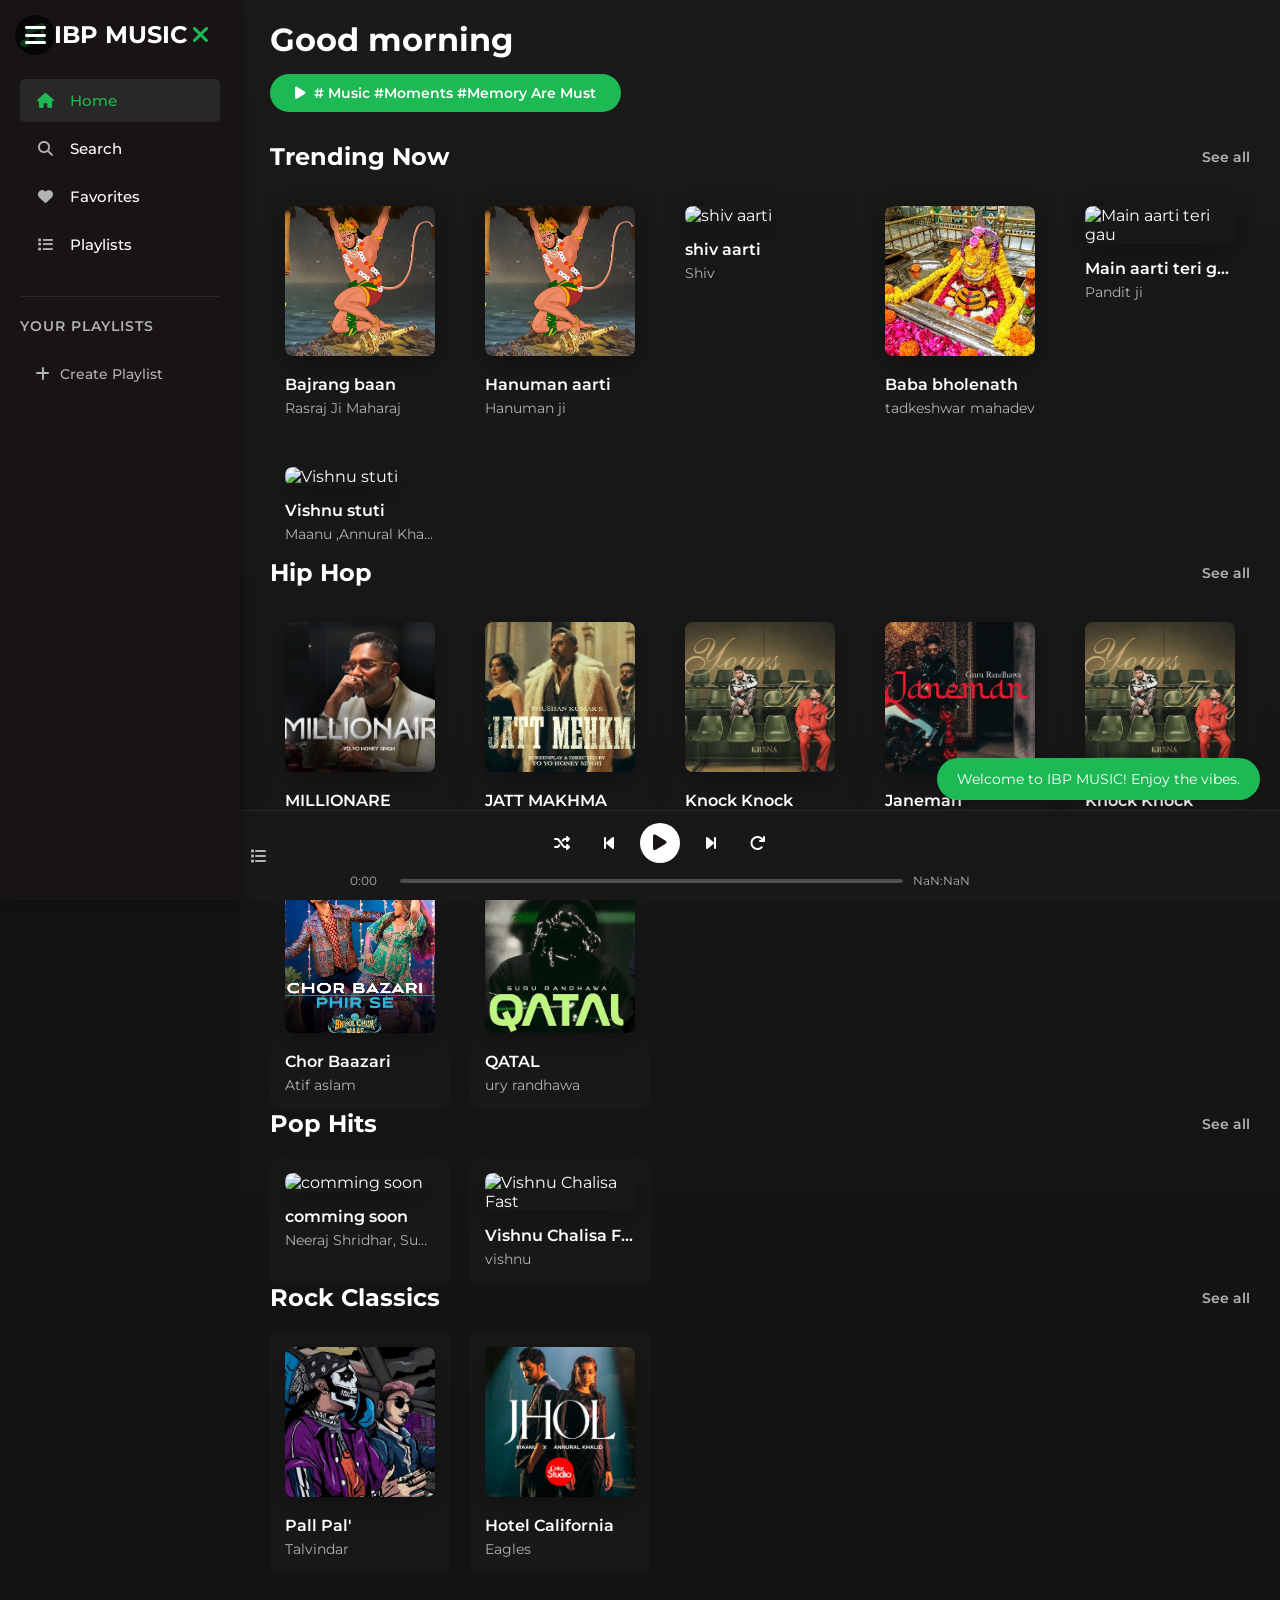
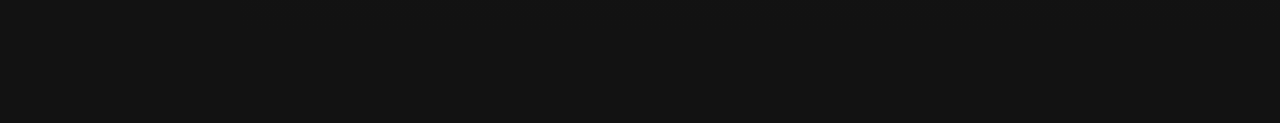
==== commit b820eae2: "assd" ====
--- a/index.html
+++ b/index.html
@@ -1,880 +1,243 @@
 <!DOCTYPE html>
-<html>
-
+<html lang="en">
 <head>
-  <!-- Basic -->
-  <meta charset="utf-8" />
-  <meta http-equiv="X-UA-Compatible" content="IE=edge" />
-  <!-- Mobile Metas -->
-  <meta name="viewport" content="width=device-width, initial-scale=1, shrink-to-fit=no" />
-  <!-- Site Metas -->
-  <meta name="keywords" content="" />
-  <meta name="description" content="" />
-  <meta name="author" content="" />
-
-  <title>DEEPAK TATE </title>
-
-  <!-- slider stylesheet -->
-  <link rel="stylesheet" type="text/css"
-    href="https://cdnjs.cloudflare.com/ajax/libs/OwlCarousel2/2.1.3/assets/owl.carousel.min.css" />
-
-  <!-- bootstrap core css -->
-  <link rel="stylesheet" type="text/css" href="bootstrap.css" />
-
-  <!-- fonts style -->
-  <link href="https://fonts.googleapis.com/css?family=Open+Sans:400,700|Poppins:400,700&display=swap" rel="stylesheet">
-  <!-- Custom styles for this template -->
-  <link href="style.css" rel="stylesheet" />
-  <!-- responsive style -->
-  <link href="responsive.css" rel="stylesheet" />
+    <meta charset="UTF-8">
+    <meta name="viewport" content="width=device-width, initial-scale=1.0">
+    <title>FAMILY - Music Streaming</title>
+       <link rel="website icon" type="png" href="1.png">
+    <link rel="stylesheet" href="style.css">
+    <link rel="stylesheet" href="https://cdnjs.cloudflare.com/ajax/libs/font-awesome/6.4.0/css/all.min.css">
+    <link href="https://fonts.googleapis.com/css2?family=Montserrat:wght@400;500;600;700&display=swap" rel="stylesheet">
 </head>
-
 <body>
-  <div class="hero_area">
-    <!-- header section strats -->
-    <header class="header_section">
-      <div class="container-fluid">
-        <nav class="navbar navbar-expand-lg custom_nav-container">
-          <a class="navbar-brand" href="index.html">
-            <img src="" alt="" />
-          </a>
-          <button class="navbar-toggler" type="button" data-toggle="collapse" data-target="#navbarSupportedContent"
-            aria-controls="navbarSupportedContent" aria-expanded="false" aria-label="Toggle navigation">
-            <span class="navbar-toggler-icon"></span>
-          </button>
-
-          <div class="collapse navbar-collapse" id="navbarSupportedContent">
-            <ul class="navbar-nav  ">
-              <li class="nav-item active">
-                <a class="nav-link" href="index.html">Home <span class="sr-only">(current)</span></a>
-              </li>
-              <li class="nav-item">
-                <a class="nav-link" href="about.html"> About</a>
-              </li>
-              <li class="nav-item">
-                <a class="nav-link" href="shop.html">Shop </a>
-              </li>
-              <li class="nav-item">
-                <a class="nav-link" href="furniture.html"> Furniture </a>
-              </li>
-              <li class="nav-item">
-                <a class="nav-link" href="contact.html">Contact us</a>
-              </li>
+    <div class="container">
+        <!-- Mobile Menu Button -->
+        <div class="mobile-menu-btn" id="mobile-menu-btn">
+            <i class="fas fa-bars"></i>
+        </div>
+
+        <!-- Sidebar -->
+        <div class="sidebar" id="sidebar">
+            <div class="logo">
+                <i class="fas fa-music"></i>
+                <span>IBP MUSIC</span>
+                <i class="fas fa-times close-sidebar" id="close-sidebar"></i>
+            </div>
+            <ul class="menu">
+                <li class="active" data-section="home"><i class="fas fa-home"></i> Home</li>
+                <li data-section="search"><i class="fas fa-search"></i> Search</li>
+                <li data-section="favorites"><i class="fas fa-heart"></i> Favorites</li>
+                <li data-section="playlists"><i class="fas fa-list"></i> Playlists</li>
             </ul>
-            <div class="user_option">
-              <a href="">
-                <img src="images/user.png" alt="">
-                <span>
-                 
-<li><a href="login.html">login</a></li>
-              </a>
-              <form class="form-inline my-2 my-lg-0 ml-0 ml-lg-4 mb-3 mb-lg-0">
-                <button class="btn  my-2 my-sm-0 nav_search-btn" type="submit"></button>
-              </form>
-            </div>
-          </div>
-          <div>
-            <div class="custom_menu-btn ">
-              <button>
-                <span class=" s-1">
-
-                </span>
-                <span class="s-2">
-
-                </span>
-                <span class="s-3">
-
-                </span>
-              </button>
-            </div>
-          </div>
-
-        </nav>
-      </div>
-    </header>
-    <!-- end header section -->
-    <!-- slider section -->
-    <section class="slider_section ">
-      <div class="play_btn">
-        <a href="">
-          <img src="a8.png" alt="">
-        </a>
-      </div>
-      <div class="number_box">
-        <div>
-          <ol class="carousel-indicators indicator-2">
-            <li data-target="#carouselExampleIndicators" data-slide-to="0" class="active">01</li>
-            <li data-target="#carouselExampleIndicators" data-slide-to="1">02</li>
-            <li data-target="#carouselExampleIndicators" data-slide-to="2">03</li>
-            <li data-target="#carouselExampleIndicators" data-slide-to="3">04</li>
-          </ol>
-        </div>
-      </div>
-      <div class="container">
-        <div id="carouselExampleIndicators" class="carousel slide" data-ride="carousel">
-          <ol class="carousel-indicators">
-            <li data-target="#carouselExampleIndicators" data-slide-to="0" class="active"></li>
-            <li data-target="#carouselExampleIndicators" data-slide-to="1"></li>
-            <li data-target="#carouselExampleIndicators" data-slide-to="2"></li>
-            <li data-target="#carouselExampleIndicators" data-slide-to="3"></li>
-          </ol>
-          <div class="carousel-inner">
-            <div class="carousel-item active">
-              <div class="row">
-                <div class="col-md-6">
-                  <div class="detail-box">
-                    <h1>
-                      The Latest
-                      <span>
-                        products 
-                      </span>
-                    </h1>
-                    <p>
-                     Welcome to my website , here you will find best quality produsts in low price 
-                    </p>
-                    <div class="btn-box">
-                      <a href="" class="btn-1">
-                        Read More
-                      </a>
-                      <a href="contact.html" class="btn-2">
-                        Contact us
-                      </a>
-                    </div>
-                  </div>
-                </div>
-                <div class="col-md-6 img-container">
-                  <div class="img-box">
-                    <img src="2.png" alt="">
-                  </div>
-                </div>
-              </div>
-            </div>
-            <div class="carousel-item ">
-              <div class="row">
-                <div class="col-md-6">
-                  <div class="detail-box">
-                    <h1>
-                      The Latest
-                      <span>
-                        electromics
-                      </span>
-                    </h1>
-                    <p>
-                    GET BEST ELECTRONIC ITEMS HERE WITH MOST TRUSTABLE COMPANY 
-                    </p>
-                    <div class="btn-box">
-                      <a href="" class="btn-1">
-                        Read More
-                      </a>
-                      <a href="contact.html" class="btn-2">
-                        Contact us
-                      </a>
-                    </div>
-                  </div>
-                </div>
-                <div class="col-md-6 img-container">
-                  <div class="img-box">
-                    <img src="a9.png" alt="">
-                  </div>
-                </div>
-              </div>
-            </div>
-            <div class="carousel-item ">
-              <div class="row">
-                <div class="col-md-6">
-                  <div class="detail-box">
-                    <h1>
-                      The Latest
-                      <span>
-                        Furniture
-                      </span>
-                    </h1>
-                    <p>
-                      Lorem ipsum dolor sit amet, consectetur adipiscing elit, sed
-                      do eiusmod tempor incididunt ut labore
-                    </p>
-                    <div class="btn-box">
-                      <a href="" class="btn-1">
-                        Read More
-                      </a>
-                      <a href="contact.html" class="btn-2">
-                        Contact us
-                      </a>
-                    </div>
-                  </div>
-                </div>
-                <div class="col-md-6 img-container">
-                  <div class="img-box">
-                    <img src="a8.png" alt="">
-                  </div>
-                </div>
-              </div>
-            </div>
-            <div class="carousel-item ">
-              <div class="row">
-                <div class="col-md-6">
-                  <div class="detail-box">
-                    <h1>
-                      The Latest
-                      <span>
-                        SHOES
-                      </span>
-                    </h1>
-                    <p>
-                      Lorem ipsum dolor sit amet, consectetur adipiscing elit, sed
-                      do eiusmod tempor incididunt ut labore
-                    </p>
-                    <div class="btn-box">
-                      <a href="" class="btn-1">
-                        Read More
-                      </a>
-                      <a href="" class="btn-2">
-                        Contact us
-                      </a>
-                    </div>
-                  </div>
-                </div>
-                <div class="col-md-6 img-container">
-                  <div class="img-box">
-                    <img src="shop.html" alt="">
-                  </div>
-                </div>
-              </div>
-            </div>
-          </div>
-        </div>
-      </div>
-    </section>
-    <!-- end slider section -->
-  </div>
-
-
-  <!-- about section -->
-
-  <section class="about_section layout_padding">
-    <div class="container">
-      <div class="row">
-        <div class="col-md-6">
-          <div class="detail-box">
-            <div class="heading_container">
-              <h2>
-                About Us
-              </h2>
-
-            </div>
-            <p>
-              Hey my name is deepak sharma i just started my own shopping website to give usere a personalised and smooth experience 
-              <p>we all are working hard to make you happy </p>
-              <p><h5>FOR YOU WITH YOU</h5></p>
-            </p>
-            <a href="">
-              Read More
-            </a>
-          </div>
-        </div>
-        <div class="col-md-6">
-          <div class="img-box">
-            <img src="2.png" alt="">
-          </div>
-        </div>
-      </div>
+            
+            <!-- Playlists List -->
+            <div class="playlists-container">
+                <h3>Your Playlists</h3>
+                <ul class="playlists-list" id="playlists-list">
+                    <!-- Playlists will be added here dynamically -->
+                </ul>
+                <button class="create-playlist-btn" id="create-playlist-btn">
+                    <i class="fas fa-plus"></i> Create Playlist
+                </button>
+            </div>
+        </div>
+
+        <!-- Main Content -->
+        <div class="main-content">
+            <!-- Search Section (hidden by default) -->
+            <div class="section" id="search-section" style="display: none;">
+                <div class="search-container">
+                    <div class="search-bar">
+                        <i class="fas fa-search"></i>
+                        <input type="text" id="search-input" placeholder="Search for songs, artists, or albums...">
+                        <div class="search-suggestions" id="search-suggestions"></div>
+                    </div>
+                </div>
+                <div class="search-results" id="search-results"></div>
+            </div>
+
+            <!-- Navigation Bar -->
+            
+
+            <!-- Welcome Toast -->
+            <div id="welcome-toast" class="toast"> Welcome to IBP MUSIC! Enjoy the vibes. </div>
+
+            <!-- Home Section -->
+            <div class="section" id="home-section">
+                <div class="greeting">
+                    <h1>Good <span id="time-of-day">morning</span></h1>
+                    <div class="greeting-buttons">
+                        <button class="play-all-btn">
+                            <i class="fas fa-play"></i># Music #Moments #Memory Are Must
+                        </button>
+                    </div>
+                </div>
+
+                
+                <div class="song-grid" id="recent-songs"></div>
+
+                <div class="section-header">
+                    <h2>Trending Now</h2>
+                    <a href="#" class="see-all">See all</a>
+                </div>
+                <div class="song-grid" id="trending-songs"></div>
+  <div class="section-header">
+                    <h2>Hip Hop</h2>
+                    <a href="#" class="see-all">See all</a>
+                </div>
+                <div class="song-grid" id="hiphop-songs"></div>
+                <div class="section-header">
+                    <h2>Pop Hits</h2>
+                    <a href="#" class="see-all">See all</a>
+                </div>
+                <div class="song-grid" id="pop-songs"></div>
+
+                <div class="section-header">
+                    <h2>Rock Classics</h2>
+                    <a href="#" class="see-all">See all</a>
+                </div>
+                <div class="song-grid" id="rock-songs"></div>
+
+               
+
+            <!-- Favorites Section (hidden by default) -->
+            <div class="section" id="favorites-section" style="display: none;">
+                <div class="section-header">
+                    <h2>Your Favorites</h2>
+                </div>
+                <div class="song-grid" id="favorites-songs"></div>
+            </div>
+
+            <!-- Playlists Section (hidden by default) -->
+            <div class="section" id="playlists-section" style="display: none;">
+                <div class="section-header">
+                    <h2>Your Playlists</h2>
+                </div>
+                <div class="playlists-grid" id="playlists-grid"></div>
+            </div>
+
+            <!-- Current Playlist Section (hidden by default) -->
+            <div class="section" id="current-playlist-section" style="display: none;">
+                <div class="playlist-header">
+                    <div class="playlist-info">
+                        <h2 id="current-playlist-name">Playlist</h2>
+                        <p id="playlist-song-count">0 songs</p>
+                    </div>
+                    <div class="playlist-actions">
+                        <button class="play-all-btn">
+                            <i class="fas fa-play"></i> Play All
+                        </button>
+                        <button class="add-song-btn" id="add-song-to-playlist-btn">
+                            <i class="fas fa-plus"></i> Add Songs
+                        </button>
+                    </div>
+                </div>
+                <div class="song-list" id="current-playlist-songs"></div>
+            </div>
+        </div>
+
+        <!-- Create Playlist Modal -->
+        <div class="modal" id="create-playlist-modal">
+            <div class="modal-content">
+                <span class="close-modal">&times;</span>
+                <h2>Create New Playlist</h2>
+                <input type="text" id="new-playlist-name" placeholder="Playlist name">
+                <button id="confirm-create-playlist">Create</button>
+            </div>
+        </div>
+
+        <!-- Add to Playlist Modal -->
+        <div class="modal" id="add-to-playlist-modal">
+            <div class="modal-content">
+                <span class="close-modal">&times;</span>
+                <h2>Add to Playlist</h2>
+                <div class="playlist-options" id="playlist-options">
+                    <!-- Playlist options will be added here dynamically -->
+                </div>
+            </div>
+        </div>
     </div>
-  </section>
-
-  <!-- end about section -->
-
-  <!-- trending section -->
-
-  <section class="trending_section layout_padding">
-    <div id="accordion">
-      <div class="container">
-        <div class="row">
-          <div class="col-md-6">
-            <div class="detail-box">
-              <div class="heading_container">
-                <h2>
-                  Trending Categories
-                </h2>
-              </div>
-              <div class="tab_container">
-                <div class="t-link-box" data-toggle="collapse" data-target="#collapseOne" aria-expanded="true"
-                  aria-controls="collapseOne">
-                  <div class="number">
-                    <h5>
-                      01
-                    </h5>
-                  </div>
-                  <hr>
-                  <div class="t-name">
-                    <h5>
-                      SHOES
-                    </h5>
-                  </div>
-                </div>
-                <div class="t-link-box collapsed" data-toggle="collapse" data-target="#collapseTwo"
-                  aria-expanded="false" aria-controls="collapseTwo">
-                  <div class="number">
-                    <h5>
-                      02
-                    </h5>
-                  </div>
-                  <hr>
-                  <div class="t-name">
-                    <h5>
-                     TV
-                    </h5>
-                  </div>
-                </div>
-                <div class="t-link-box collapsed" data-toggle="collapse" data-target="#collapseThree"
-                  aria-expanded="false" aria-controls="collapseThree">
-                  <div class="number">
-                    <h5>
-                      03
-                    </h5>
-                  </div>
-                  <hr>
-                  <div class="t-name">
-                    <h5>
-                      AC
-                    </h5>
-                  </div>
-                </div>
-                <div class="t-link-box collapsed" data-toggle="collapse" data-target="#collapseFour"
-                  aria-expanded="false" aria-controls="collapseFour">
-                  <div class="number">
-                    <h5>
-                      04
-                    </h5>
-                  </div>
-                  <hr>
-                  <div class="t-name">
-                    <h5>
-                      Furnitures
-                    </h5>
-                  </div>
-                </div>
-              </div>
-            </div>
-          </div>
-          <div class="col-md-6">
-            <div class="collapse show" id="collapseOne" aria-labelledby="headingOne" data-parent="#accordion">
-              <div class="img_container ">
-                <div class="box b-1">
-                  <div class="img-box">
-                    <img src="a8.png" alt="">
-                  </div>
-                  <div class="img-box">
-                    <img src="a9.png" alt="">
-                  </div>
-                </div>
-                <div class="box b-2">
-                  <div class="img-box">
-                    <img src="a9.png" alt="">
-                  </div>
-                  <div class="img-box">
-                    <img src="a8.png" alt="">
-                  </div>
-                </div>
-              </div>
-            </div>
-            <div class="collapse" id="collapseTwo" aria-labelledby="headingTwo" data-parent="#accordion">
-              <div class="img_container ">
-                <div class="box b-1">
-                  <div class="img-box">
-                    <img src="a4.png" alt="">
-                  </div>
-                  <div class="img-box">
-                    <img src="a4.png" alt="">
-                  </div>
-                </div>
-                <div class="box b-2">
-
-                  <div class="img-box">
-                    <img src="a4.png" alt="">
-                  </div>
-                  <div class="img-box">
-                    <img src="a4.png" alt="">
-                  </div>
-                </div>
-              </div>
-            </div>
-            <div class="collapse" id="collapseThree" aria-labelledby="headingThree" data-parent="#accordion">
-              <div class="img_container ">
-                <div class="box b-1">
-                  <div class="img-box">
-                    <img src="a1.png" alt="">
-                  </div>
-                  <div class="img-box">
-                    <img src="a2.png" alt="">
-                  </div>
-                </div>
-                <div class="box b-2">
-                  <div class="img-box">
-                    <img src="a1.png" alt="">
-                  </div>
-                  <div class="img-box">
-                    <img src="a1.png" alt="">
-                  </div>
-                </div>
-              </div>
-            </div>
-            <div class="collapse" id="collapseFour" aria-labelledby="headingfour" data-parent="#accordion">
-              <div class="img_container ">
-                <div class="box b-1">
-                  <div class="img-box">
-                    <img src="images/t-1.jpg" alt="">
-                  </div>
-
-                  <div class="img-box">
-                    <img src="images/t-4.jpg" alt="">
-                  </div>
-                </div>
-                <div class="box b-2">
-                  <div class="img-box">
-                    <img src="images/t-3.jpg" alt="">
-                  </div>
-                  <div class="img-box">
-                    <img src="images/t-2.jpg" alt="">
-                  </div>
-                </div>
-              </div>
-            </div>
-
-          </div>
-        </div>
-      </div>
+
+    <!-- Player -->
+    <div class="player">
+        <div class="song-info">
+            <img src="" alt="Album Cover" id="player-album-cover">
+            <div class="song-details">
+                <div id="player-song-title">No song selected</div>
+                <div id="player-song-artist">-</div>
+            </div>
+            <button id="favorite-btn"><i class="far fa-heart"></i></button>
+            <button id="add-to-playlist-btn"><i class="fas fa-list"></i></button>
+        </div>
+        <div class="player-controls">
+            <div class="control-buttons">
+                <button id="shuffle-btn"><i class="fas fa-random"></i></button>
+                <button id="prev-btn"><i class="fas fa-step-backward"></i></button>
+                <button id="play-btn"><i class="fas fa-play"></i></button>
+                <button id="next-btn"><i class="fas fa-step-forward"></i></button>
+                <button id="repeat-btn"><i class="fas fa-redo"></i></button>
+            </div>
+            <div class="progress-container">
+                <span id="current-time">0:00</span>
+                <div class="progress-bar">
+                    <div class="progress" id="progress"></div>
+                </div>
+                <span id="duration">0:00</span>
+            </div>
+        </div>
+       
+        <audio id="audio-player"></audio>
     </div>
 
-  </section>
-
-  <!-- end trending section -->
-
-  <!-- discount section -->
-
-  <section class="discount_section  layout_padding">
-    <div class="container">
-      <div class="row">
-        <div class="col-md-6">
-          <div class="detail-box">
-            <h2>
-              The Latest Collection
-            </h2>
-            <h2 class="main_heading">
-              50% DISCOUNT
-            </h2>
-
-            <div class="">
-              <a href="">
-                Buy Now
-              </a>
-            </div>
-          </div>
-        </div>
-        <div class="col-md-6">
-          <div class="img-box">
-            <img src="4.png" alt="">
-          </div>
-        </div>
-      </div>
+    <!-- Fullscreen Player -->
+    <div class="fullscreen-player" id="fullscreen-player">
+        <div class="fullscreen-content">
+            <span class="close-fullscreen" id="close-fullscreen">&times;</span>
+            
+            <div class="album-art-container">
+                <img id="fullscreen-cover" src="" alt="Album Cover" class="album-cover-enhanced">
+                <div class="vinyl-overlay"></div>
+            </div>
+
+            <div class="song-info-fullscreen">
+                <h2 id="fullscreen-title">Song Title</h2>
+                <p id="fullscreen-artist">Artist Name</p>
+            </div>
+
+            <div class="fullscreen-controls">
+                <span id="fullscreen-current-time" class="time-text">0:00</span>
+                <div class="fullscreen-progress-bar" id="fullscreen-progress-bar">
+                    <div class="fullscreen-progress" id="fullscreen-progress"></div>
+                </div>
+                <span id="fullscreen-duration" class="time-text">0:00</span>
+            </div>
+
+            <div class="fullscreen-buttons">
+                <button id="fullscreen-shuffle" class="circle-btn"><i class="fas fa-random"></i></button>
+                <button id="fullscreen-prev" class="circle-btn"><i class="fas fa-step-backward"></i></button>
+                <button id="fullscreen-play" class="circle-btn play-button"><i class="fas fa-play"></i></button>
+                <button id="fullscreen-next" class="circle-btn"><i class="fas fa-step-forward"></i></button>
+                <button id="fullscreen-repeat" class="circle-btn"><i class="fas fa-redo"></i></button>
+            </div>
+
+            <div class="fullscreen-extras">
+                <button id="fullscreen-heart" class="circle-btn" title="Toggle Favorite">
+                    <i class="far fa-heart"></i>
+                </button>
+              
+            </div>
+
+            <button id="toggle-suggestions" class="suggestions-toggle">
+                <i class="fas fa-chevron-up"></i> Show Suggestions
+            </button>
+        </div>
+
+        <div class="suggested-section" id="suggested-section" style="display: none;">
+            <h3>Suggested Songs</h3>
+            <div class="song-grid" id="fullscreen-suggestions"></div>
+        </div>
     </div>
-  </section>
-
-
-  <!-- end discount section -->
-
-  <!-- brand section -->
-
-  <section class="brand_section">
-    <div class="container">
-      <div class="heading_container">
-        <h2>
-        Our trending products 
-        </h2>
-      </div>
-      <div class="brand_container layout_padding2">
-        <div class="box">
-          <a href="">
-            <div class="new">
-              <h5>
-                New
-              </h5>
-            </div>
-            <div class="img-box">
-              <img src="a1.png" alt="">
-            </div>
-            <div class="detail-box">
-              <h6 class="price">
-                $100
-              </h6>
-              <h6>
-                Chair
-              </h6>
-            </div>
-          </a>
-        </div>
-        <div class="box">
-          <a href="">
-            <div class="img-box">
-              <img src="a9.png" alt="">
-            </div>
-            <div class="detail-box">
-              <h6 class="price">
-                $100
-              </h6>
-              <h6>
-                Chair
-              </h6>
-            </div>
-          </a>
-        </div>
-        <div class="box">
-          <a href="">
-            <div class="img-box">
-              <img src="a8.png" alt="">
-            </div>
-            <div class="detail-box">
-              <h6 class="price">
-                $100
-              </h6>
-              <h6>
-                Chair
-              </h6>
-            </div>
-          </a>
-        </div>
-        <div class="box">
-          <a href="">
-            <div class="img-box">
-              <img src="a4.png" alt="">
-            </div>
-            <div class="detail-box">
-              <h6 class="price">
-                $100
-              </h6>
-              <h6>
-                SONY TV
-              </h6>
-            </div>
-          </a>
-        </div>
-      </div>
-      <a href="" class="brand-btn">
-        See More
-      </a>
-    </div>
-  </section>
-
-  <!-- end brand section -->
-  <!-- contact section -->
-
-  <section class="contact_section layout_padding">
-    <div class="container ">
-      <div class="heading_container">
-        <h2 class="">
-          Contact Us
-        </h2>
-      </div>
-
-    </div>
-    <div class="container">
-      <div class="row">
-        <div class="col-md-6">
-          <form action="">
-            <div>
-              <input type="text" placeholder="Name" />
-            </div>
-            <div>
-              <input type="email" placeholder="Email" />
-            </div>
-            <div>
-              <input type="text" placeholder="Phone" />
-            </div>
-            <div>
-              <input type="text" class="message-box" placeholder="Message" />
-            </div>
-            <div class="d-flex ">
-              <button>
-                SEND
-              </button>
-            </div>
-          </form>
-        </div>
-        <div class="col-md-6">
-          <div class="map_container">
-            <div class="map-responsive">
-              <iframe
-                src="https://www.google.com/maps/embed/v1/place?key=AIzaSyA0s1a7phLN0iaD6-UE7m4qP-z21pH0eSc&q=Eiffel+Tower+Paris+France"
-                width="600" height="300" frameborder="0" style="border:0; width: 100%; height:100%"
-                allowfullscreen></iframe>
-            </div>
-          </div>
-        </div>
-      </div>
-    </div>
-  </section>
-
-  <!-- end contact section -->
-
-  <!-- client section -->
-  <section class="client_section layout_padding-bottom">
-    <div class="container">
-      <div class="heading_container">
-        <h2>
-          Testimonial
-        </h2>
-      </div>
-    </div>
-
-    <div class="container">
-      <div class="client_container layout_padding2">
-        <div class="client_box b-1">
-          <div class="client-id">
-            <div class="img-box">
-              <img src="client-1.png" alt="" />
-            </div>
-            <div class="name">
-              <h5>
-                Magna
-              </h5>
-              <p>
-                Consectetur adipiscing
-              </p>
-            </div>
-          </div>
-          <div class="detail">
-            <p>
-             okokokok
-            </p>
-            <div>
-              <div class="arrow_img">
-              </div>
-            </div>
-          </div>
-        </div>
-        <div class="client_box b-2">
-          <div class="client-id">
-            <div class="img-box">
-              <img src="client-2.png" alt="" />
-            </div>
-            <div class="name">
-              <h5>
-                Aliqua
-              </h5>
-              <p>
-                Consectetur adipiscing
-              </p>
-
-            </div>
-          </div>
-          <div class="detail">
-            <p>
-              Lorem ipsum dolor sit amet, consectetur adipiscing elit, sed do eiusmod tempor incididunt ut labore et
-              dolore magna aliqua. Ut enim ad minim veniam, quis nostrudLorem ipsum
-            </p>
-            <div>
-              <div class="arrow_img">
-              </div>
-            </div>
-          </div>
-        </div>
-      </div>
-    </div>
-  </section>
-
-  <!-- end client section -->
-
-  <!-- info section -->
-  <section class="info_section layout_padding2">
-    <div class="container">
-      <div class="info_logo">
-        <h2>
-          IBP 
-        </h2>
-      </div>
-      <div class="row">
-
-        <div class="col-md-3">
-          <div class="info_contact">
-            <h5>
-              About Shop
-            </h5>
-            <div>
-              <div class="img-box">
-                <img src="location-white.png" width="18px" alt="">
-              </div>
-              <p>
-                Address
-              </p>
-            </div>
-            <div>
-              <div class="img-box">
-                <img src="telephone-white.png" width="12px" alt="">
-              </div>
-              <p>
-                +01 1234567890
-              </p>
-            </div>
-            <div>
-              <div class="img-box">
-                <img src="envelope-white.png" width="18px" alt="">
-              </div>
-              <p>
-                DEEPAK@gmail.com
-              </p>
-            </div>
-          </div>
-        </div>
-        <div class="col-md-3">
-          <div class="info_info">
-            <h5>
-              Informations
-            </h5>
-            <p>
-              
-            </p>
-          </div>
-        </div>
-
-        <div class="col-md-3">
-          <div class="info_insta">
-            <h5>
-              Instagram
-            </h5>
-            <div class="insta_container">
-              <div>
-                <a href="">
-                  <div class="insta-box b-1">
-                    <img src="i-1.jpg" alt="">
-                  </div>
-                </a>
-                <a href="">
-                  <div class="insta-box b-2">
-                    <img src="i-2.jpg" alt="">
-                  </div>
-                </a>
-              </div>
-
-              <div>
-                <a href="">
-                  <div class="insta-box b-3">
-                    <img src="i-3.jpg" alt="">
-                  </div>
-                </a>
-                <a href="">
-                  <div class="insta-box b-4">
-                    <img src="i-4.jpg" alt="">
-                  </div>
-                </a>
-              </div>
-              <div>
-                <a href="">
-                  <div class="insta-box b-3">
-                    <img src="i-5.jpg" alt="">
-                  </div>
-                </a>
-                <a href="">
-                  <div class="insta-box b-4">
-                    <img src="i-6.jpg" alt="">
-                  </div>
-                </a>
-              </div>
-            </div>
-          </div>
-        </div>
-        <div class="col-md-3">
-          <div class="info_form ">
-            <h5>
-              Newsletter
-            </h5>
-            <form action="">
-              <input type="email" placeholder="Enter your email">
-              <button>
-                Subscribe
-              </button>
-            </form>
-            <div class="social_box">
-              <a href="">
-                <img src="fb.png" alt="">
-              </a>
-              <a href="">
-                <img src="twitter.png" alt="">
-              </a>
-              <a href="">
-                <img src="linkedin.png" alt="">
-              </a>
-              <a href="">
-                <img src="youtube.png" alt="">
-              </a>
-            </div>
-          </div>
-        </div>
-      </div>
-    </div>
-  </section>
-
-  <!-- end info_section -->
-
-
-  <!-- footer section -->
-  <section class="container-fluid footer_section ">
-    <div class="container">
-      <p>
-        &copy; 2019 All Rights Reserved By
-        <a href="">ISHANT UPADHYAY </a>
-      </p>
-    </div>
-  </section>
-  <!-- end  footer section -->
-
-
-  <script type="text/javascript" src="jquery-3.4.1.min.js"></script>
-  <script type="text/javascript" src="bootstrap.js"></script>
-  <script type="text/javascript" src="https://cdnjs.cloudflare.com/ajax/libs/OwlCarousel2/2.2.1/owl.carousel.min.js">
-  </script>
-  <script type="text/javascript">
-    $(".owl-carousel").owlCarousel({
-      loop: true,
-      margin: 10,
-      nav: true,
-      navText: [],
-      autoplay: true,
-      autoplayHoverPause: true,
-      responsive: {
-        0: {
-          items: 1
-        },
-        420: {
-          items: 2
-        },
-        1000: {
-          items: 5
-        }
-      }
-
-    });
-  </script>
-  <script>
-    var nav = $("#navbarSupportedContent");
-    var btn = $(".custom_menu-btn");
-    btn.click
-    btn.click(function (e) {
-
-      e.preventDefault();
-      nav.toggleClass("lg_nav-toggle");
-      document.querySelector(".custom_menu-btn").classList.toggle("menu_btn-style")
-    });
-  </script>
-  <script>
-    $('.carousel').on('slid.bs.carousel', function () {
-      $(".indicator-2 li").removeClass("active");
-      indicators = $(".carousel-indicators li.active").data("slide-to");
-      a = $(".indicator-2").find("[data-slide-to='" + indicators + "']").addClass("active");
-      console.log(indicators);
-
-    })
-  </script>
-
+
+    <script src="script.js"></script>
 </body>
-</body>
-
 </html>
--- a/style.css
+++ b/style.css
@@ -1,1076 +1,1364 @@
-body {
-  font-family: 'Open Sans', sans-serif;
-  color: #0c0c0c;
-  background-color: #ffffff;
-}
-
-.layout_padding {
-  padding-top: 90px;
-  padding-bottom: 90px;
-}
-
-.layout_padding2 {
-  padding: 45px 0;
-}
-
-.layout_padding2-top {
-  padding-top: 45px;
-  padding-bottom: 45px;
-}
-
-.layout_padding2-bottom {
-  padding-bottom: 45px;
-}
-
-.layout_padding-top {
-  padding-top: 90px;
-}
-
-.layout_padding-bottom {
-  padding-bottom: 90px;
-}
-
-.heading_container {
-  display: -webkit-box;
-  display: -ms-flexbox;
-  display: flex;
-}
-
-.heading_container h2 {
-  color: #252525;
-  position: relative;
-  font-family: 'Poppins', sans-serif;
-}
-
-.heading_container h2::before {
-  content: "";
-  width: 60px;
-  height: 3px;
-  position: absolute;
-  top: 50%;
-  right: -5px;
-  background-color: #24d278;
-  -webkit-transform: translate(100%, -50%);
-          transform: translate(100%, -50%);
-}
-
-/*header section*/
-.hero_area {
-  height: 100vh;
-  background-image: url(hero-bg.jpg);
-  background-size: cover;
-  position: relative;
-  background-repeat: no-repeat;
-  overflow: hidden;
-}
-
-.hero_area::after {
-  content: "";
-  position: absolute;
-  bottom: 0;
-  right: 0;
-  width: 45%;
-  height: 100%;
-  background-image: url(hero-side-bg.png);
-  background-size: cover;
-}
-
-.sub_page .hero_area {
-  height: auto;
-  background-size: auto;
-}
-
-.hero_area.sub_pages {
-  height: auto;
-}
-
-.header_section {
-  overflow-x: hidden;
-}
-
-.header_section .container-fluid {
-  padding-right: 25px;
-  padding-left: 25px;
-}
-
-.header_section .nav_container {
-  margin: 0 auto;
-}
-
-.header_section .user_option {
-  display: -webkit-box;
-  display: -ms-flexbox;
-  display: flex;
-  -webkit-box-align: center;
-      -ms-flex-align: center;
-          align-items: center;
-}
-
-.header_section .user_option a {
-  display: -webkit-box;
-  display: -ms-flexbox;
-  display: flex;
-  color: #ffffff;
-  -webkit-box-align: center;
-      -ms-flex-align: center;
-          align-items: center;
-}
-
-.header_section .user_option a img {
-  min-width: 20px;
-  height: 20px;
-  margin-right: 5px;
-}
-
-.custom_nav-container.navbar-expand-lg .navbar-nav .nav-item .nav-link {
-  padding: 10px 15px;
-  color: #060606;
-  text-align: center;
-  text-transform: uppercase;
-}
-
-.custom_nav-container.navbar-expand-lg .navbar-nav .nav-item.active .nav-link, .custom_nav-container.navbar-expand-lg .navbar-nav .nav-item:hover .nav-link {
-  color: #24d278;
-}
-
-a,
-a:hover,
-a:focus {
-  text-decoration: none;
-}
-
-a:hover,
-a:focus {
-  color: initial;
-}
-
-.btn,
-.btn:focus {
-  outline: none !important;
-  -webkit-box-shadow: none;
-          box-shadow: none;
-}
-
-.custom_nav-container .nav_search-btn {
-  background-image: url(search-icon.png);
-  background-size: 17px;
-  background-repeat: no-repeat;
-  background-position-y: 7px;
-  width: 35px;
-  height: 35px;
-  padding: 0;
-  border: none;
-}
-
-.custom_nav-container form {
-  padding-top: 7px;
-}
-
-.navbar-brand {
-  margin-right: 5%;
-  display: -webkit-box;
-  display: -ms-flexbox;
-  display: flex;
-  -webkit-box-align: center;
-      -ms-flex-align: center;
-          align-items: center;
-}
-
-.navbar-brand img {
-  width: 70px;
-}
-
-.custom_nav-container {
-  z-index: 99999;
-  padding: 0;
-  height: 70px;
-}
-
-.custom_nav-container .navbar-toggler {
-  outline: none;
-}
-
-.custom_nav-container .navbar-toggler .navbar-toggler-icon {
-  background-image: url(menu.png);
-  background-size: 50px;
-  width: 30px;
-  height: 30px;
-}
-
-.lg_toggl-btn {
-  background-color: transparent;
-  border: none;
-  outline: none;
-  width: 56px;
-  height: 40px;
-  cursor: pointer;
-}
-
-.lg_toggl-btn:focus {
-  outline: none;
-}
-
-.login_btn-container {
-  padding-top: 30px;
-}
-
-.login_btn-container a {
-  color: #24d278;
-  text-transform: uppercase;
-}
-
-/*end header section*/
-/* slider section */
-.slider_section {
-  height: calc(90% - 70px);
-  display: -webkit-box;
-  display: -ms-flexbox;
-  display: flex;
-  -webkit-box-align: center;
-      -ms-flex-align: center;
-          align-items: center;
-}
-
-.slider_section .container {
-  position: relative;
-  z-index: 2;
-}
-
-.slider_section .number_box {
-  width: 50px;
-  position: absolute;
-  right: 25px;
-  top: 46%;
-  display: -webkit-box;
-  display: -ms-flexbox;
-  display: flex;
-  -webkit-box-orient: vertical;
-  -webkit-box-direction: normal;
-      -ms-flex-direction: column;
-          flex-direction: column;
-  -webkit-box-align: center;
-      -ms-flex-align: center;
-          align-items: center;
-  color: #ffffff;
-  -webkit-transform: translateY(-50%);
-          transform: translateY(-50%);
-  z-index: 2;
-  font-size: 22px;
-}
-
-.slider_section .number_box::before {
-  content: "";
-  width: 50px;
-  height: 1px;
-  background-color: #ffffff;
-  position: absolute;
-  top: 50%;
-  left: 50%;
-  -webkit-transform: translate(-50%, -50%);
-          transform: translate(-50%, -50%);
-}
-
-.slider_section .row {
-  -webkit-box-align: center;
-      -ms-flex-align: center;
-          align-items: center;
-}
-
-.slider_section .detail-box h1 {
-  color: #24d278;
-  text-transform: uppercase;
-}
-
-.slider_section .detail-box h1 span {
-  font-size: 5rem;
-  color: #252525;
-}
-
-.slider_section .detail-box p {
-  margin-top: 15px;
-}
-
-.slider_section .detail-box .btn-box {
-  margin-top: 45px;
-}
-
-.slider_section .detail-box .btn-box a {
-  text-transform: uppercase;
-  text-align: center;
-  width: 135px;
-  font-size: 15px;
-}
-
-.slider_section .detail-box .btn-box .btn-1 {
-  display: inline-block;
-  padding: 6px 0;
-  background-color: #c95512;
-  color: #ffffff;
-  -webkit-transition: all 0.3s;
-  transition: all 0.3s;
-  border: 1px solid transparent;
-  border-radius: 20px;
-  margin-right: 5px;
-}
-
-.slider_section .detail-box .btn-box .btn-1:hover {
-  background-color: transparent;
-  border-color: #067083;
-  color: #24d278;
-}
-
-.slider_section .detail-box .btn-box .btn-2 {
-  display: inline-block;
-  padding: 6px 0;
-  background-color: #252525;
-  color: #ffffff;
-  -webkit-transition: all 0.3s;
-  transition: all 0.3s;
-  border: 1px solid transparent;
-  border-radius: 20px;
-}
-
-.slider_section .detail-box .btn-box .btn-2:hover {
-  background-color: transparent;
-  border-color: #252525;
-  color: #252525;
-}
-
-.slider_section .img-container {
-  position: relative;
-  display: -webkit-box;
-  display: -ms-flexbox;
-  display: flex;
-  -webkit-box-pack: end;
-      -ms-flex-pack: end;
-          justify-content: flex-end;
-}
-
-.slider_section .img-container .img-box {
-  width: 250px;
-}
-
-.slider_section .img-container .img-box img {
-  width: 100%;
-}
-
-.slider_section .play_btn {
-  background-color: #24d278;
-  display: -webkit-box;
-  display: -ms-flexbox;
-  display: flex;
-  -webkit-box-align: center;
-      -ms-flex-align: center;
-          align-items: center;
-  -webkit-box-pack: center;
-      -ms-flex-pack: center;
-          justify-content: center;
-  border-radius: 100%;
-  width: 75px;
-  height: 75px;
-  position: absolute;
-  z-index: 3;
-  top: 56%;
-  right: 32%;
-}
-
-.slider_section .play_btn a {
-  background-color: #ffffff;
-  display: -webkit-box;
-  display: -ms-flexbox;
-  display: flex;
-  -webkit-box-align: center;
-      -ms-flex-align: center;
-          align-items: center;
-  -webkit-box-pack: center;
-      -ms-flex-pack: center;
-          justify-content: center;
-  border-radius: 100%;
-  width: 75px;
-  height: 75px;
-  position: relative;
-  z-index: 5;
-}
-
-.slider_section .play_btn img {
-  width: 20px;
-  margin-left: 3px;
-}
-
-.slider_section .play_btn::before {
-  content: "";
-  width: 100%;
-  height: 100%;
-  position: absolute;
-  top: 50%;
-  left: 50%;
-  background-color: #24d278;
-  opacity: 1;
-  border-radius: 100%;
-  -webkit-transform: translate(-50%, -50%);
-          transform: translate(-50%, -50%);
-}
-
-.slider_section .play_btn::before {
-  z-index: 2;
-  -webkit-animation: before-animation 1500ms infinite;
-          animation: before-animation 1500ms infinite;
-}
-
-@-webkit-keyframes before-animation {
-  0% {
-    -webkit-transform: translateX(-50%) translateY(-50%) translateZ(0) scale(1);
-            transform: translateX(-50%) translateY(-50%) translateZ(0) scale(1);
-    opacity: 1;
-  }
-  100% {
-    -webkit-transform: translateX(-50%) translateY(-50%) translateZ(0) scale(1.5);
-            transform: translateX(-50%) translateY(-50%) translateZ(0) scale(1.5);
-    opacity: 1;
-  }
-}
-
-@keyframes before-animation {
-  0% {
-    -webkit-transform: translateX(-50%) translateY(-50%) translateZ(0) scale(1);
-            transform: translateX(-50%) translateY(-50%) translateZ(0) scale(1);
-    opacity: 1;
-  }
-  100% {
-    -webkit-transform: translateX(-50%) translateY(-50%) translateZ(0) scale(1.5);
-            transform: translateX(-50%) translateY(-50%) translateZ(0) scale(1.5);
-    opacity: 1;
-  }
-}
-
-.slider_section .carousel-indicators {
-  margin: 0;
-  -webkit-box-align: center;
-      -ms-flex-align: center;
-          align-items: center;
-  -webkit-box-pack: center;
-      -ms-flex-pack: center;
-          justify-content: center;
-  bottom: -150px;
-}
-
-.slider_section .carousel-indicators li {
-  width: 15px;
-  height: 15px;
-  border-radius: 100%;
-  background-color: #24d278;
-  opacity: 1;
-  border: none;
-  background-clip: unset;
-}
-
-.slider_section .carousel-indicators li.active {
-  background-color: #252525;
-}
-
-.slider_section ol.carousel-indicators.indicator-2 {
-  position: unset;
-}
-
-.slider_section ol.carousel-indicators.indicator-2 li {
-  width: 25px;
-  height: 25px;
-  text-indent: 0px;
-  text-align: center;
-  line-height: 25px;
-  color: #ffffff;
-  margin: 0;
-  background-color: transparent;
-  opacity: 1;
-  border: none;
-  display: none;
-}
-
-.slider_section ol.carousel-indicators.indicator-2 li.active {
-  display: block;
-}
-
-.about_section .row {
-  -webkit-box-align: center;
-      -ms-flex-align: center;
-          align-items: center;
-}
-
-.about_section .detail-box p {
-  margin-top: 20px;
-}
-
-.about_section .detail-box a {
-  display: inline-block;
-  padding: 7px 25px;
-  background-color: #252525;
-  color: #ffffff;
-  -webkit-transition: all 0.3s;
-  transition: all 0.3s;
-  border: 1px solid transparent;
-  border-radius: 20px;
-  margin-top: 35px;
-}
-
-.about_section .detail-box a:hover {
-  background-color: transparent;
-  border-color: #252525;
-  color: #252525;
-}
-
-.about_section .img-box img {
-  width: 100%;
-}
-
-.trending_section {
-  background-color: #f4f5f7;
-}
-
-.trending_section .tab_container .t-link-box {
-  margin: 65px 0;
-  color: #24d278;
-  display: -webkit-box;
-  display: -ms-flexbox;
-  display: flex;
-  -webkit-box-align: center;
-      -ms-flex-align: center;
-          align-items: center;
-  -webkit-box-pack: start;
-      -ms-flex-pack: start;
-          justify-content: flex-start;
-}
-
-.trending_section .tab_container .t-link-box h5 {
-  margin: 0;
-}
-
-.trending_section .tab_container .t-link-box hr {
-  background-color: #24d278;
-  width: 60px;
-  height: 1.5px;
-  border: none;
-  margin: 0 65px 0 5px;
-}
-
-.trending_section .tab_container .t-link-box .t-name {
-  color: #252525;
-}
-
-.trending_section .tab_container .t-link-box:hover {
-  cursor: pointer;
-}
-
-.trending_section .tab_container .t-link-box[aria-expanded="true"] .t-name {
-  color: #24d278;
-}
-
-.trending_section .img_container {
-  display: -webkit-box;
-  display: -ms-flexbox;
-  display: flex;
-}
-
-.trending_section .img_container .box {
-  display: -webkit-box;
-  display: -ms-flexbox;
-  display: flex;
-  -webkit-box-orient: vertical;
-  -webkit-box-direction: normal;
-      -ms-flex-direction: column;
-          flex-direction: column;
-}
-
-.trending_section .img_container .box .img-box {
-  margin: 15px;
-}
-
-.trending_section .img_container .box .img-box img {
-  width: 100%;
-}
-
-.trending_section .img_container .box.b-1 {
-  padding-top: 35px;
-}
-
-.discount_section .row {
-  -webkit-box-align: center;
-      -ms-flex-align: center;
-          align-items: center;
-}
-
-.discount_section .detail-box {
-  display: -webkit-box;
-  display: -ms-flexbox;
-  display: flex;
-  -webkit-box-orient: vertical;
-  -webkit-box-direction: normal;
-      -ms-flex-direction: column;
-          flex-direction: column;
-  -webkit-box-align: center;
-      -ms-flex-align: center;
-          align-items: center;
-}
-
-.discount_section .detail-box h2 {
-  padding-left: 45px;
-}
-
-.discount_section .detail-box h2.main_heading {
-  font-size: 3rem;
-  padding: 0;
-  color: #24d278;
-  text-transform: uppercase;
-}
-
-.discount_section .detail-box a {
-  display: inline-block;
-  padding: 6px 30px;
-  background-color: #252525;
-  color: #ffffff;
-  -webkit-transition: all 0.3s;
-  transition: all 0.3s;
-  border: 1px solid transparent;
-  border-radius: 20px;
-  margin-top: 25px;
-}
-
-.discount_section .detail-box a:hover {
-  background-color: transparent;
-  border-color: #252525;
-  color: #252525;
-}
-
-.discount_section .img-box img {
-  width: 100%;
-}
-
-.brand_section .brand_container {
-  display: -webkit-box;
-  display: -ms-flexbox;
-  display: flex;
-  -webkit-box-pack: center;
-      -ms-flex-pack: center;
-          justify-content: center;
-  -ms-flex-wrap: wrap;
-      flex-wrap: wrap;
-  margin: 0 -10px;
-}
-
-.brand_section .brand_container .box {
-  position: relative;
-  text-align: center;
-  background-color: #e4e5e9;
-  padding: 75px 35px 10px 35px;
-  margin: 30px 10px 0 10px;
-  min-width: 225px;
-  -webkit-box-flex: 0;
-      -ms-flex: 0 0 23.24670%;
-          flex: 0 0 23.24670%;
-}
-
-.brand_section .brand_container .box h6 {
-  color: #252525;
-}
-
-.brand_section .brand_container .box h6.price {
-  color: #24d278;
-}
-
-.brand_section .brand_container .box .new {
-  position: absolute;
-  top: 0;
-  left: 0;
-  padding: 5px 35px;
-  background-color: #252525;
-  color: #ffffff;
-}
-
-.brand_section .brand_container .box .new h6 {
-  margin: 0;
-}
-
-.brand_section .brand_container .box .img-box img {
-  width: 100%;
-}
-
-.brand_section .brand_container .box:hover {
-  background-color: #24d278;
-}
-
-.brand_section .brand_container .box:hover h6.price {
-  color: #252525;
-}
-
-.brand_section .brand-btn {
-  display: inline-block;
-  padding: 6px 30px;
-  background-color: #252525;
-  color: #ffffff;
-  -webkit-transition: all 0.3s;
-  transition: all 0.3s;
-  border: 1px solid transparent;
-  border-radius: 20px;
-  margin-top: 15px;
-}
-
-.brand_section .brand-btn:hover {
-  background-color: transparent;
-  border-color: #252525;
-  color: #252525;
-}
-
-.contact_section {
-  position: relative;
-}
-
-.contact_section .design-box {
-  position: absolute;
-  bottom: 50%;
-  -webkit-transform: translateY(50%);
-          transform: translateY(50%);
-  right: 0;
-  width: 75px;
-}
-
-.contact_section .design-box img {
-  width: 100%;
-}
-
-.contact_section h2 {
-  margin-bottom: 65px;
-}
-
-.contact_section form {
-  padding-right: 35px;
-}
-
-.contact_section input {
-  width: 100%;
-  border: none;
-  height: 50px;
-  margin-bottom: 25px;
-  padding-left: 25px;
-  background-color: transparent;
-  outline: none;
-  color: #101010;
-  -webkit-box-shadow: 0px 2px 5px 0px rgba(0, 0, 0, 0.16);
-  box-shadow: 0px 2px 5px 0px rgba(0, 0, 0, 0.16);
-}
-
-.contact_section input::-webkit-input-placeholder {
-  color: #131313;
-}
-
-.contact_section input:-ms-input-placeholder {
-  color: #131313;
-}
-
-.contact_section input::-ms-input-placeholder {
-  color: #131313;
-}
-
-.contact_section input::placeholder {
-  color: #131313;
-}
-
-.contact_section input.message-box {
-  height: 120px;
-}
-
-.contact_section button {
-  display: inline-block;
-  padding: 12px 45px;
-  background-color: #24d278;
-  color: #ffffff;
-  -webkit-transition: all 0.3s;
-  transition: all 0.3s;
-  border: 1px solid transparent;
-  border-radius: 30px;
-  border-radius: 30px;
-  color: #fff;
-  margin-top: 35px;
-}
-
-.contact_section button:hover {
-  background-color: transparent;
-  border-color: #24d278;
-  color: #24d278;
-}
-
-.contact_section .map_container {
-  height: 100%;
-  padding-bottom: 110px;
-}
-
-.contact_section .map_container .map-responsive {
-  height: 100%;
-}
-
-.client_section .custom_heading-container {
-  -webkit-box-pack: center;
-      -ms-flex-pack: center;
-          justify-content: center;
-}
-
-.client_section .client_container {
-  display: -webkit-box;
-  display: -ms-flexbox;
-  display: flex;
-  -webkit-box-align: start;
-      -ms-flex-align: start;
-          align-items: flex-start;
-}
-
-.client_section .client_box {
-  margin-left: 25px;
-  margin-right: 25px;
-  padding: 25px;
-  -webkit-box-shadow: 0px 0px 20px 0 rgba(0, 0, 0, 0.1);
-          box-shadow: 0px 0px 20px 0 rgba(0, 0, 0, 0.1);
-}
-
-.client_section .client_box .client-id {
-  display: -webkit-box;
-  display: -ms-flexbox;
-  display: flex;
-  -webkit-box-align: center;
-      -ms-flex-align: center;
-          align-items: center;
-}
-
-.client_section .client_box .client-id .img-box img {
-  width: 100%;
-}
-
-.client_section .client_box .client-id .name {
-  margin-left: 15px;
-}
-
-.client_section .client_box .client-id .name h5 {
-  font-weight: bold;
-}
-
-.client_section .client_box .client-id .name p {
-  color: #24d278;
-  margin: 0;
-}
-
-.client_section .client_box .detail {
-  margin-top: 25px;
-}
-
-.client_section .client_box:hover {
-  background-color: #f3f3f3;
-  -webkit-box-shadow: none;
-          box-shadow: none;
-}
-
-.client_section .client_box:hover .arrow_img {
-  background-image: url(../images/arrow-green.png);
-}
-
-.client_section .client_box .arrow_img {
-  width: 50px;
-  height: 30px;
-  background-image: url(../images/arrow.png);
-  background-size: 25px;
-  background-repeat: no-repeat;
-}
-
-.info_section {
-  background-color: #0f1521;
-  color: #ffffff;
-}
-
-.info_section .info_logo {
-  width: 80%;
-  margin: 0 auto 45px auto;
-  padding-bottom: 10px;
-  text-align: center;
-  border-bottom: 1px solid #ffffff;
-}
-
-.info_section .info_logo h2 {
-  text-transform: uppercase;
-  font-weight: bold;
-}
-
-.info_section h5 {
-  margin-bottom: 25px;
-  font-size: 24px;
-}
-
-.info_section .info_insta .insta_container > div {
-  display: -webkit-box;
-  display: -ms-flexbox;
-  display: flex;
-}
-
-.info_section .info_insta .insta_container img {
-  width: 100%;
-}
-
-.info_section .info_insta .insta_container .insta-box {
-  margin: 5px;
-  display: -webkit-box;
-  display: -ms-flexbox;
-  display: flex;
-  -webkit-box-align: stretch;
-      -ms-flex-align: stretch;
-          align-items: stretch;
-}
-
-.info_section .info_contact .img-box {
-  width: 35px;
-  display: -webkit-box;
-  display: -ms-flexbox;
-  display: flex;
-  -webkit-box-pack: center;
-      -ms-flex-pack: center;
-          justify-content: center;
-}
-
-.info_section .info_contact p {
-  margin: 0;
-}
-
-.info_section .info_contact > div {
-  display: -webkit-box;
-  display: -ms-flexbox;
-  display: flex;
-  -webkit-box-align: center;
-      -ms-flex-align: center;
-          align-items: center;
-  margin: 20px 0;
-}
-
-.info_section .info_contact > div img {
-  height: auto;
-  margin-right: 12px;
-}
-
-.info_section .info_form form input {
-  outline: none;
-  width: 100%;
-  padding: 7px 10px;
-}
-
-.info_section .info_form form button {
-  display: inline-block;
-  padding: 8px 30px;
-  background-color: #24d278;
-  color: #ffffff;
-  -webkit-transition: all 0.3s;
-  transition: all 0.3s;
-  border: 1px solid transparent;
-  border-radius: 0;
-  margin-top: 15px;
-  text-transform: uppercase;
-  font-size: 15px;
-}
-
-.info_section .info_form form button:hover {
-  background-color: transparent;
-  border-color: #24d278;
-  color: #24d278;
-}
-
-.info_section .info_form .social_box {
-  margin-top: 35px;
-  width: 100%;
-  display: -webkit-box;
-  display: -ms-flexbox;
-  display: flex;
-}
-
-.info_section .info_form .social_box a {
-  margin-right: 25px;
-}
-
-/* footer section*/
-.footer_section {
-  display: -webkit-box;
-  display: -ms-flexbox;
-  display: flex;
-  -webkit-box-orient: vertical;
-  -webkit-box-direction: normal;
-      -ms-flex-direction: column;
-          flex-direction: column;
-  -webkit-box-pack: center;
-      -ms-flex-pack: center;
-          justify-content: center;
-  background-color: #fdfeff;
-}
-
-.footer_section p {
-  color: #171717;
-  margin: 0;
-  padding: 25px 0 20px 0;
-  margin: 0 auto;
-  text-align: center;
-}
-
-.footer_section a {
-  color: #171717;
-}
-
-/* end footer section*/
-#navbarSupportedContent {
-  -webkit-transform: translateX(100vw);
-          transform: translateX(100vw);
-  opacity: 0;
-  -webkit-transition: all 0.3s ease-in;
-  transition: all 0.3s ease-in;
-  -webkit-box-pack: justify;
-      -ms-flex-pack: justify;
-          justify-content: space-between;
-  -webkit-box-align: center;
-      -ms-flex-align: center;
-          align-items: center;
-}
-
-#navbarSupportedContent.lg_nav-toggle {
-  -webkit-transform: translateX(0);
-          transform: translateX(0);
-  opacity: 1;
-}
-
-.custom_menu-btn button {
-  margin-top: 12px;
-  outline: none;
-  border: none;
-  background-color: transparent;
-}
-
-.custom_menu-btn button span {
-  display: block;
-  width: 34px;
-  height: 3.5px;
-  background-color: #fff;
-  margin: 8.5px 0;
-  -webkit-transition: all 0.3s;
-  transition: all 0.3s;
-}
-
-.custom_menu-btn .s-2 {
-  -webkit-transition: all 0.1s;
-  transition: all 0.1s;
-  width: 17px;
-  margin-left: auto;
-}
-
-.menu_btn-style button .s-1 {
-  -webkit-transform: rotate(45deg) translate(7px, 10px);
-          transform: rotate(45deg) translate(7px, 10px);
-}
-
-.menu_btn-style button .s-2 {
-  -webkit-transform: translateX(100px);
-          transform: translateX(100px);
-}
-
-.menu_btn-style button .s-3 {
-  -webkit-transform: rotate(-45deg) translate(7px, -10px);
-          transform: rotate(-45deg) translate(7px, -10px);
-}
-/*# sourceMappingURL=style.css.map */+/* Reset and Base Styles */
+:root {
+    --primary-color: #1db954;
+    --secondary-color: #191414;
+    --text-color: #ffffff;
+    --text-secondary: #b3b3b3;
+    --bg-primary: #121212;
+    --bg-secondary: #181818;
+    --bg-tertiary: #282828;
+    --bg-gradient: linear-gradient(180deg, #1a1a1a, #121212);
+}
+
+* {
+    margin: 0;
+    padding: 0;
+    box-sizing: border-box;
+    font-family: 'Montserrat', 'Segoe UI', Tahoma, Geneva, Verdana, sans-serif;
+}
+
+body {
+    background-color: var(--bg-primary);
+    color: var(--text-color);
+    overflow-x: hidden;
+    padding-bottom: 90px;
+}
+
+/* Container Layout */
+.container {
+    display: flex;
+    min-height: 100vh;
+    position: relative;
+}
+
+/* Mobile Menu Button */
+.mobile-menu-btn {
+    display: none;
+    position: fixed;
+    top: 15px;
+    left: 15px;
+    font-size: 24px;
+    z-index: 1000;
+    color: white;
+    background-color: rgba(0, 0, 0, 0.7);
+    width: 40px;
+    height: 40px;
+    border-radius: 50%;
+    display: flex;
+    align-items: center;
+    justify-content: center;
+    cursor: pointer;
+    z-index: 1001;
+    transition: all 0.3s ease;
+}
+
+.mobile-menu-btn:hover {
+    transform: scale(1.1);
+    background-color: var(--primary-color);
+}
+
+.close-sidebar {
+    display: none;
+    cursor: pointer;
+    margin-left: auto;
+    transition: all 0.3s ease;
+}
+
+.close-sidebar:hover {
+    color: var(--primary-color);
+}
+
+/* Sidebar Styles */
+.sidebar {
+    width: 240px;
+    background-color: var(--secondary-color);
+    padding: 20px;
+    height: 100vh;
+    overflow-y: auto;
+    position: fixed;
+    z-index: 1000;
+    transition: transform 0.3s ease;
+    box-shadow: 2px 0 10px rgba(0, 0, 0, 0.3);
+}
+
+.logo {
+    display: flex;
+    align-items: center;
+    margin-bottom: 30px;
+    font-size: 24px;
+    font-weight: bold;
+    color: var(--text-color);
+}
+
+.logo i {
+    margin-right: 10px;
+    color: var(--primary-color);
+}
+
+.menu li {
+    list-style: none;
+    padding: 12px 15px;
+    cursor: pointer;
+    display: flex;
+    align-items: center;
+    border-radius: 5px;
+    margin-bottom: 5px;
+    transition: all 0.2s;
+    font-weight: 500;
+    font-size: 15px;
+}
+
+.menu li:hover {
+    background-color: var(--bg-tertiary);
+}
+
+.menu li.active {
+    background-color: var(--bg-tertiary);
+    color: var(--primary-color);
+}
+
+.menu li.active i {
+    color: var(--primary-color);
+}
+
+.menu li i {
+    margin-right: 15px;
+    width: 20px;
+    text-align: center;
+    color: var(--text-secondary);
+}
+
+.playlists-container {
+    margin-top: 30px;
+    padding-top: 20px;
+    border-top: 1px solid var(--bg-tertiary);
+}
+
+.playlists-container h3 {
+    font-size: 14px;
+    text-transform: uppercase;
+    letter-spacing: 1px;
+    margin-bottom: 15px;
+    color: var(--text-secondary);
+    font-weight: 600;
+}
+
+.playlists-list {
+    list-style: none;
+    margin-bottom: 20px;
+}
+
+.playlists-list li {
+    padding: 10px 15px;
+    cursor: pointer;
+    color: var(--text-secondary);
+    font-size: 14px;
+    white-space: nowrap;
+    overflow: hidden;
+    text-overflow: ellipsis;
+    border-radius: 5px;
+    transition: all 0.2s;
+    display: flex;
+    align-items: center;
+    justify-content: space-between;
+}
+
+.playlists-list li:hover {
+    color: var(--text-color);
+    background-color: var(--bg-tertiary);
+}
+
+.create-playlist-btn {
+    background-color: transparent;
+    border: none;
+    color: var(--text-secondary);
+    display: flex;
+    align-items: center;
+    font-size: 14px;
+    cursor: pointer;
+    margin-top: 10px;
+    padding: 10px 15px;
+    width: 100%;
+    border-radius: 5px;
+    transition: all 0.2s;
+    font-weight: 500;
+}
+
+.create-playlist-btn i {
+    margin-right: 10px;
+    font-size: 16px;
+}
+
+.create-playlist-btn:hover {
+    color: var(--text-color);
+    background-color: var(--bg-tertiary);
+}
+
+/* Main Content Styles */
+.main-content {
+    flex: 1;
+    padding: 20px 30px;
+    margin-left: 240px;
+    background: var(--bg-gradient);
+    min-height: calc(100vh - 90px);
+}
+
+.greeting {
+    margin-bottom: 30px;
+}
+
+.greeting h1 {
+    font-size: 32px;
+    font-weight: 700;
+    margin-bottom: 15px;
+}
+
+.greeting-buttons {
+    display: flex;
+    gap: 15px;
+}
+
+.play-all-btn {
+    background-color: var(--primary-color);
+    border: none;
+    color: white;
+    padding: 10px 25px;
+    border-radius: 30px;
+    font-size: 14px;
+    cursor: pointer;
+    display: flex;
+    align-items: center;
+    font-weight: 600;
+    transition: all 0.2s;
+}
+
+.play-all-btn i {
+    margin-right: 8px;
+}
+
+.play-all-btn:hover {
+    background-color: #1ed760;
+    transform: scale(1.03);
+}
+
+.section-header {
+    display: flex;
+    justify-content: space-between;
+    align-items: center;
+    margin-bottom: 20px;
+}
+
+.section-header h2 {
+    font-size: 24px;
+    font-weight: 700;
+}
+
+.see-all {
+    color: var(--text-secondary);
+    font-size: 14px;
+    text-decoration: none;
+    font-weight: 600;
+    transition: all 0.2s;
+}
+
+.see-all:hover {
+    color: var(--text-color);
+    text-decoration: underline;
+}
+
+.search-container {
+    margin-bottom: 30px;
+}
+
+.search-bar {
+    position: relative;
+    width: 100%;
+    max-width: 500px;
+}
+
+.search-bar i {
+    position: absolute;
+    left: 15px;
+    top: 50%;
+    transform: translateY(-50%);
+    color: var(--text-secondary);
+}
+
+.search-bar input {
+    width: 100%;
+    padding: 12px 20px 12px 45px;
+    border-radius: 25px;
+    border: none;
+    background-color: var(--bg-tertiary);
+    color: var(--text-color);
+    font-size: 14px;
+    transition: all 0.2s;
+}
+
+.search-bar input:focus {
+    outline: none;
+    background-color: #3e3e3e;
+    box-shadow: 0 0 0 2px var(--primary-color);
+}
+
+.search-suggestions {
+    position: absolute;
+    top: 100%;
+    left: 0;
+    width: 100%;
+    background-color: var(--bg-tertiary);
+    border-radius: 5px;
+    margin-top: 5px;
+    max-height: 300px;
+    overflow-y: auto;
+    display: none;
+    z-index: 100;
+    box-shadow: 0 4px 6px rgba(0, 0, 0, 0.3);
+}
+
+.search-suggestions div {
+    padding: 12px 20px;
+    cursor: pointer;
+    transition: all 0.2s;
+}
+
+.search-suggestions div:hover {
+    background-color: #3e3e3e;
+}
+
+.search-results {
+    margin-top: 20px;
+}
+
+/* Section Styles */
+.section {
+    margin-bottom: 40px;
+}
+
+.playlist-header {
+    display: flex;
+    align-items: center;
+    justify-content: space-between;
+    margin-bottom: 20px;
+    flex-wrap: wrap;
+    gap: 15px;
+}
+
+.playlist-info h2 {
+    font-size: 28px;
+    margin-bottom: 5px;
+}
+
+#playlist-song-count {
+    color: var(--text-secondary);
+    font-size: 14px;
+}
+
+.playlist-actions {
+    display: flex;
+    gap: 15px;
+}
+
+.song-grid {
+    display: grid;
+    grid-template-columns: repeat(auto-fill, minmax(180px, 1fr));
+    gap: 20px;
+}
+
+.playlists-grid {
+    display: grid;
+    grid-template-columns: repeat(auto-fill, minmax(200px, 1fr));
+    gap: 20px;
+}
+
+.playlist-card {
+    background-color: var(--bg-secondary);
+    border-radius: 8px;
+    padding: 15px;
+    transition: all 0.3s;
+    cursor: pointer;
+    position: relative;
+    aspect-ratio: 1/1;
+    display: flex;
+    flex-direction: column;
+    justify-content: flex-end;
+    overflow: hidden;
+}
+
+.playlist-card:hover {
+    background-color: var(--bg-tertiary);
+    transform: translateY(-5px);
+}
+
+.playlist-card h3 {
+    font-size: 16px;
+    margin-bottom: 5px;
+    white-space: nowrap;
+    overflow: hidden;
+    text-overflow: ellipsis;
+    font-weight: 600;
+}
+
+.playlist-card p {
+    font-size: 14px;
+    color: var(--text-secondary);
+}
+
+.playlist-card .playlist-image {
+    position: absolute;
+    top: 0;
+    left: 0;
+    width: 100%;
+    height: 100%;
+    object-fit: cover;
+    border-radius: 8px;
+    opacity: 0.6;
+    z-index: 0;
+}
+
+.playlist-card .playlist-content {
+    position: relative;
+    z-index: 1;
+}
+
+.song-card {
+    background-color: var(--bg-secondary);
+    border-radius: 8px;
+    padding: 15px;
+    transition: all 0.3s;
+    cursor: pointer;
+    position: relative;
+    overflow: hidden;
+}
+
+.song-card:hover {
+    background-color: var(--bg-tertiary);
+    transform: translateY(-5px);
+}
+
+.song-card img {
+    width: 100%;
+    border-radius: 8px;
+    aspect-ratio: 1/1;
+    object-fit: cover;
+    margin-bottom: 15px;
+    box-shadow: 0 8px 24px rgba(0, 0, 0, 0.3);
+    transition: all 0.3s;
+}
+
+.song-card:hover img {
+    transform: scale(1.03);
+}
+
+.song-card h3 {
+    font-size: 16px;
+    margin-bottom: 5px;
+    white-space: nowrap;
+    overflow: hidden;
+    text-overflow: ellipsis;
+    font-weight: 600;
+}
+
+.song-card p {
+    font-size: 14px;
+    color: var(--text-secondary);
+    white-space: nowrap;
+    overflow: hidden;
+    text-overflow: ellipsis;
+}
+
+.song-list {
+    display: flex;
+    flex-direction: column;
+    gap: 10px;
+}
+
+.song-list-item {
+    display: flex;
+    align-items: center;
+    padding: 10px;
+    border-radius: 5px;
+    transition: all 0.2s;
+}
+
+.song-list-item:hover {
+    background-color: var(--bg-tertiary);
+}
+
+.song-list-item img {
+    width: 50px;
+    height: 50px;
+    border-radius: 5px;
+    margin-right: 15px;
+}
+
+.song-list-details {
+    flex: 1;
+    min-width: 0;
+}
+
+.song-list-details h3 {
+    font-size: 16px;
+    margin-bottom: 5px;
+    white-space: nowrap;
+    overflow: hidden;
+    text-overflow: ellipsis;
+}
+
+.song-list-details p {
+    font-size: 14px;
+    color: var(--text-secondary);
+    white-space: nowrap;
+    overflow: hidden;
+    text-overflow: ellipsis;
+}
+
+.song-list-actions {
+    display: flex;
+    gap: 15px;
+}
+
+/* Player Styles */
+.player {
+    position: fixed;
+    bottom: 0;
+    left: 0;
+    width: 100%;
+    height: 90px;
+    background-color: var(--bg-secondary);
+    display: flex;
+    align-items: center;
+    padding: 0 20px;
+    border-top: 1px solid var(--bg-tertiary);
+    z-index: 100;
+    gap: 20px;
+}
+
+.song-info {
+    display: flex;
+    align-items: center;
+    width: 25%;
+    min-width: 200px;
+    gap: 15px;
+}
+
+.song-info img {
+    width: 46px;
+    height: 46px;
+    border-radius: 5px;
+    cursor: pointer;
+    transition: all 0.2s;
+}
+
+.song-info img:hover {
+    transform: scale(1.05);
+}
+
+.song-details {
+    min-width: 0;
+}
+
+#player-song-title {
+    font-size: 14px;
+    font-weight: 500;
+    white-space: nowrap;
+    overflow: hidden;
+    text-overflow: ellipsis;
+}
+
+#player-song-artist {
+    font-size: 12px;
+    color: var(--text-secondary);
+    white-space: nowrap;
+    overflow: hidden;
+    text-overflow: ellipsis;
+}
+
+#favorite-btn, #add-to-playlist-btn {
+    background: none;
+    border: none;
+    color: var(--text-secondary);
+    font-size: 16px;
+    cursor: pointer;
+    transition: all 0.2s;
+    width: 32px;
+    height: 32px;
+    display: flex;
+    align-items: center;
+    justify-content: center;
+    border-radius: 50%;
+}
+
+#favorite-btn:hover, #add-to-playlist-btn:hover {
+    background-color: var(--bg-tertiary);
+    color: var(--text-color);
+}
+
+#favorite-btn.active {
+    color: var(--primary-color);
+}
+
+.player-controls {
+    display: flex;
+    flex-direction: column;
+    align-items: center;
+    justify-content: center;
+    width: 50%;
+    gap: 10px;
+}
+
+.control-buttons {
+    display: flex;
+    align-items: center;
+    gap: 15px;
+}
+
+.player-controls button {
+    background: none;
+    border: none;
+    color: var(--text-color);
+    font-size: 16px;
+    cursor: pointer;
+    width: 32px;
+    height: 32px;
+    display: flex;
+    align-items: center;
+    justify-content: center;
+    border-radius: 50%;
+    transition: all 0.2s;
+}
+
+.player-controls button:hover {
+    background-color: var(--bg-tertiary);
+    transform: scale(1.1);
+}
+
+#play-btn {
+    background-color: var(--text-color);
+    color: var(--secondary-color);
+    font-size: 18px;
+    width: 40px;
+    height: 40px;
+}
+
+#play-btn:hover {
+    transform: scale(1.05);
+}
+
+.progress-container {
+    display: flex;
+    align-items: center;
+    width: 100%;
+    gap: 10px;
+}
+
+.progress-bar {
+    flex: 1;
+    height: 4px;
+    background-color: #4d4d4d;
+    border-radius: 2px;
+    cursor: pointer;
+}
+
+.progress {
+    height: 100%;
+    background-color: var(--primary-color);
+    border-radius: 2px;
+    width: 0%;
+}
+
+.progress-container span {
+    font-size: 12px;
+    color: var(--text-secondary);
+    min-width: 40px;
+}
+
+.volume-control {
+    display: flex;
+    align-items: center;
+    gap: 10px;
+    width: 25%;
+    justify-content: flex-end;
+}
+
+.volume-control i {
+    color: var(--text-secondary);
+    font-size: 14px;
+}
+
+#volume-slider {
+    width: 100px;
+    height: 4px;
+    -webkit-appearance: none;
+    background: #4d4d4d;
+    border-radius: 2px;
+    outline: none;
+    cursor: pointer;
+}
+
+#volume-slider::-webkit-slider-thumb {
+    -webkit-appearance: none;
+    width: 12px;
+    height: 12px;
+    background: var(--primary-color);
+    border-radius: 50%;
+    cursor: pointer;
+}
+
+/* Modal Styles */
+.modal {
+    display: none;
+    position: fixed;
+    top: 0;
+    left: 0;
+    width: 100%;
+    height: 100%;
+    background-color: rgba(0, 0, 0, 0.7);
+    z-index: 2000;
+    justify-content: center;
+    align-items: center;
+}
+
+.modal-content {
+    background-color: var(--bg-tertiary);
+    padding: 25px;
+    border-radius: 10px;
+    width: 90%;
+    max-width: 400px;
+    position: relative;
+    box-shadow: 0 10px 25px rgba(0, 0, 0, 0.5);
+    animation: modalFadeIn 0.3s ease;
+}
+
+@keyframes modalFadeIn {
+    from {
+        opacity: 0;
+        transform: translateY(-20px);
+    }
+    to {
+        opacity: 1;
+        transform: translateY(0);
+    }
+}
+
+.modal-content h2 {
+    margin-bottom: 20px;
+    font-size: 22px;
+    color: var(--text-color);
+}
+
+.modal-content input {
+    width: 100%;
+    padding: 12px 15px;
+    margin-bottom: 20px;
+    border-radius: 5px;
+    border: none;
+    background-color: #3e3e3e;
+    color: var(--text-color);
+    font-size: 14px;
+    transition: all 0.2s;
+}
+
+.modal-content input:focus {
+    outline: none;
+    background-color: #4d4d4d;
+    box-shadow: 0 0 0 2px var(--primary-color);
+}
+
+.modal-content button {
+    background-color: var(--primary-color);
+    border: none;
+    color: white;
+    padding: 12px 20px;
+    border-radius: 5px;
+    cursor: pointer;
+    width: 100%;
+    font-weight: 600;
+    font-size: 15px;
+    transition: all 0.2s;
+}
+
+.modal-content button:hover {
+    background-color: #1ed760;
+    transform: translateY(-2px);
+}
+
+.close-modal {
+    position: absolute;
+    top: 15px;
+    right: 15px;
+    font-size: 24px;
+    cursor: pointer;
+    color: var(--text-secondary);
+    transition: all 0.2s;
+}
+
+.close-modal:hover {
+    color: var(--text-color);
+}
+
+.playlist-options {
+    max-height: 300px;
+    overflow-y: auto;
+    margin-bottom: 15px;
+}
+
+.playlist-option {
+    padding: 12px 15px;
+    cursor: pointer;
+    border-radius: 5px;
+    margin-bottom: 5px;
+    transition: all 0.2s;
+    display: flex;
+    align-items: center;
+    justify-content: space-between;
+}
+
+.playlist-option:hover {
+    background-color: #3e3e3e;
+}
+
+/* Fullscreen Player Styles */
+.fullscreen-player {
+    position: fixed;
+    top: 0;
+    left: 0;
+    width: 100%;
+    height: 100%;
+    background: linear-gradient(180deg, #121212, #1a1a1a);
+    display: none;
+    flex-direction: column;
+    z-index: 3000;
+    overflow-y: auto;
+    align-items: center;
+    text-align: center;
+    padding: 20px;
+    animation: fadeIn 0.3s ease;
+}
+
+@keyframes fadeIn {
+    from { opacity: 0; }
+    to { opacity: 1; }
+}
+
+.fullscreen-content {
+    width: 100%;
+    max-width: 500px;
+    padding: 20px;
+    display: flex;
+    flex-direction: column;
+    align-items: center;
+    animation: slideIn 0.4s ease;
+}
+
+@keyframes slideIn {
+    from { transform: translateY(50px); opacity: 0; }
+    to { transform: translateY(0); opacity: 1; }
+}
+
+.album-art-container {
+    position: relative;
+    width: 80%;
+    max-width: 350px;
+    margin: 30px auto;
+}
+
+.album-cover-enhanced {
+    border-radius: 14px;
+    width: 100%;
+    aspect-ratio: 1/1;
+    object-fit: cover;
+    box-shadow: 0 8px 24px rgba(0, 0, 0, 0.4);
+    animation: fadeIn 0.4s ease-in-out;
+}
+
+.vinyl-overlay {
+    position: absolute;
+    top: 0;
+    left: 0;
+    width: 100%;
+    height: 100%;
+    background: radial-gradient(circle, rgba(0,0,0,0.3) 0%, rgba(0,0,0,0.7) 100%);
+    border-radius: 14px;
+    opacity: 0.5;
+}
+
+.song-info-fullscreen {
+    margin: 20px 0;
+    text-align: center;
+}
+
+.song-info-fullscreen h2 {
+    font-size: 24px;
+    font-weight: bold;
+    margin-bottom: 5px;
+}
+
+.song-info-fullscreen p {
+    font-size: 18px;
+    color: var(--text-secondary);
+}
+
+.fullscreen-controls {
+    display: flex;
+    align-items: center;
+    justify-content: center;
+    width: 90%;
+    margin: 30px 0;
+    gap: 10px;
+}
+
+.time-text {
+    font-size: 14px;
+    color: var(--text-secondary);
+    min-width: 40px;
+}
+
+.fullscreen-progress-bar {
+    flex: 1;
+    height: 4px;
+    background: #4d4d4d;
+    border-radius: 2px;
+    position: relative;
+    cursor: pointer;
+}
+
+.fullscreen-progress {
+    height: 100%;
+    background-color: var(--primary-color);
+    width: 0%;
+    border-radius: 2px;
+    transition: width 0.3s ease;
+}
+
+.fullscreen-buttons {
+    display: flex;
+    justify-content: center;
+    gap: 25px;
+    margin: 20px 0;
+    width: 100%;
+}
+
+.fullscreen-extras {
+    display: flex;
+    justify-content: center;
+    gap: 20px;
+    margin-top: 15px;
+}
+
+.circle-btn {
+    width: 50px;
+    height: 50px;
+    border-radius: 50%;
+    background-color: var(--bg-tertiary);
+    color: white;
+    border: none;
+    font-size: 18px;
+    display: flex;
+    align-items: center;
+    justify-content: center;
+    cursor: pointer;
+    transition: all 0.2s;
+}
+
+.circle-btn:hover {
+    background-color: var(--primary-color);
+    transform: scale(1.1);
+}
+
+.play-button {
+    background-color: white;
+    color: black;
+    width: 60px;
+    height: 60px;
+    font-size: 24px;
+    box-shadow: 0 6px 18px rgba(0, 0, 0, 0.5);
+    transition: all 0.2s;
+}
+
+.play-button:hover {
+    transform: scale(1.1);
+}
+
+.close-fullscreen {
+    position: absolute;
+    top: 20px;
+    right: 20px;
+    font-size: 28px;
+    cursor: pointer;
+    color: white;
+    background: rgba(0, 0, 0, 0.5);
+    width: 45px;
+    height: 45px;
+    display: flex;
+    align-items: center;
+    justify-content: center;
+    border-radius: 50%;
+    transition: all 0.2s;
+}
+
+.close-fullscreen:hover {
+    background-color: var(--primary-color);
+    transform: rotate(90deg);
+}
+
+.suggested-section {
+    width: 100%;
+    padding: 20px;
+    background-color: var(--bg-secondary);
+    margin-top: 20px;
+    border-radius: 15px;
+    max-width: 800px;
+}
+
+.suggested-section h3 {
+    margin-bottom: 15px;
+    color: var(--text-secondary);
+    text-align: left;
+    font-size: 18px;
+}
+
+.suggestions-toggle {
+    background-color: transparent;
+    color: var(--primary-color);
+    font-size: 16px;
+    border: none;
+    cursor: pointer;
+    display: flex;
+    align-items: center;
+    gap: 8px;
+    margin-top: 30px;
+    font-weight: 600;
+    transition: all 0.2s;
+}
+
+.suggestions-toggle:hover {
+    color: #1ed760;
+}
+
+/* Song action buttons container */
+.song-actions {
+    position: absolute;
+    top: 10px;
+    right: 10px;
+    display: flex;
+    gap: 10px;
+    opacity: 0;
+    transition: opacity 0.2s;
+}
+
+.song-card:hover .song-actions {
+    opacity: 1;
+}
+
+/* Heart button */
+.heart-btn {
+    width: 30px;
+    height: 30px;
+    border-radius: 50%;
+    background-color: rgba(0, 0, 0, 0.7);
+    border: none;
+    color: white;
+    display: flex;
+    align-items: center;
+    justify-content: center;
+    cursor: pointer;
+    transition: all 0.2s;
+}
+
+.heart-btn.active {
+    color: var(--primary-color);
+}
+
+.heart-btn:hover {
+    background-color: var(--primary-color);
+    color: white;
+    transform: scale(1.1);
+}
+
+/* Add to playlist button */
+.add-to-playlist-btn {
+    width: 30px;
+    height: 30px;
+    border-radius: 50%;
+    background-color: rgba(0, 0, 0, 0.7);
+    border: none;
+    color: white;
+    display: flex;
+    align-items: center;
+    justify-content: center;
+    cursor: pointer;
+    transition: all 0.2s;
+}
+
+.add-to-playlist-btn:hover {
+    background-color: var(--primary-color);
+    transform: scale(1.1);
+}
+
+/* Remove button */
+.remove-btn {
+    width: 30px;
+    height: 30px;
+    border-radius: 50%;
+    background-color: rgba(0, 0, 0, 0.7);
+    border: none;
+    color: white;
+    display: flex;
+    align-items: center;
+    justify-content: center;
+    cursor: pointer;
+    transition: all 0.2s;
+}
+
+.remove-btn:hover {
+    background-color: rgba(255, 0, 0, 0.7);
+    transform: scale(1.1);
+}
+
+/* Playlist delete button styles */
+.delete-playlist-btn {
+    width: 30px;
+    height: 30px;
+    border-radius: 50%;
+    background-color: rgba(0, 0, 0, 0.7);
+    border: none;
+    color: #ff4d4d;
+    display: flex;
+    align-items: center;
+    justify-content: center;
+    cursor: pointer;
+    opacity: 0;
+    transition: all 0.2s;
+    z-index: 2;
+}
+
+.playlist-card:hover .delete-playlist-btn,
+.playlists-list li:hover .delete-playlist-btn {
+    opacity: 1;
+}
+
+.delete-playlist-btn:hover {
+    background-color: rgba(255, 0, 0, 0.3);
+    color: white;
+}
+
+/* Navigation Bar Styles */
+.secondary-nav {
+    background: linear-gradient(135deg, #1db954, #191414);
+    padding: 0.8rem 1rem;
+    margin: 0 auto 2rem;
+    max-width: 1000px;
+    border-radius: 50px;
+    box-shadow: 0 10px 30px rgba(0, 0, 0, 0.3);
+    position: relative;
+    overflow: hidden;
+}
+
+.secondary-nav::before {
+    content: '';
+    position: absolute;
+    top: 0;
+    left: 0;
+    right: 0;
+    bottom: 0;
+    background: linear-gradient(45deg, 
+        rgba(3, 15, 39, 0.658) 0%, 
+        rgba(91, 10, 116, 0.527) 50%, 
+        rgba(24, 11, 44, 0.267) 100%);
+    z-index: 1;
+}
+
+.nav-links {
+    display: flex;
+    justify-content: space-around;
+    list-style: none;
+    padding: 0;
+    margin: 0;
+    position: relative;
+    z-index: 2;
+}
+
+.nav-link {
+    position: relative;
+    padding: 0.8rem 1.2rem;
+    color: white;
+    text-decoration: none;
+    font-weight: 600;
+    font-size: 1rem;
+    transition: all 0.4s cubic-bezier(0.16, 1, 0.3, 1);
+    display: flex;
+    flex-direction: column;
+    align-items: center;
+    border-radius: 30px;
+}
+
+.nav-link i {
+    font-size: 1.4rem;
+    margin-bottom: 0.3rem;
+    transition: transform 0.3s ease;
+}
+
+.nav-link span {
+    font-size: 0.9rem;
+}
+
+.nav-link:hover {
+    background: rgba(255, 255, 255, 0.2);
+    transform: translateY(-3px);
+}
+
+.nav-link:hover i {
+    transform: scale(1.2);
+}
+
+/* Toast Notification */
+.toast {
+    position: fixed;
+    bottom: 100px;
+    right: 20px;
+    background-color: var(--primary-color);
+    color: white;
+    padding: 12px 20px;
+    border-radius: 30px;
+    font-size: 14px;
+    opacity: 0;
+    transform: translateY(20px);
+    animation: toastSlideIn 0.6s ease forwards;
+    z-index: 9999;
+    box-shadow: 0 4px 12px rgba(0, 0, 0, 0.2);
+}
+
+@keyframes toastSlideIn {
+    to {
+        opacity: 1;
+        transform: translateY(0);
+    }
+}
+
+/* Responsive Styles */
+@media (max-width: 1024px) {
+    .player {
+        flex-direction: column;
+        height: auto;
+        padding: 15px;
+        gap: 15px;
+    }
+    
+    .song-info, .player-controls, .volume-control {
+        width: 100%;
+    }
+    
+    .volume-control {
+        justify-content: center;
+    }
+}
+
+@media (max-width: 768px) {
+    .container {
+        flex-direction: column;
+    }
+
+    .sidebar {
+        width: 280px;
+        transform: translateX(-100%);
+        position: fixed;
+        height: 100vh;
+        z-index: 1000;
+    }
+
+    .sidebar.active {
+        transform: translateX(0);
+    }
+
+    .close-sidebar {
+        display: block;
+    }
+
+    .main-content {
+        margin-left: 0;
+        padding-top: 70px;
+        padding-left: 20px;
+        padding-right: 20px;
+    }
+
+    .mobile-menu-btn {
+        display: flex;
+    }
+
+    .song-grid {
+        grid-template-columns: repeat(auto-fill, minmax(150px, 1fr));
+    }
+
+    .playlists-grid {
+        grid-template-columns: repeat(auto-fill, minmax(150px, 1fr));
+    }
+    
+    .greeting h1 {
+        font-size: 28px;
+    }
+    
+    .section-header h2 {
+        font-size: 22px;
+    }
+    
+    .nav-link {
+        padding: 0.6rem 0.8rem;
+    }
+    
+    .nav-link i {
+        font-size: 1.2rem;
+    }
+}
+
+@media (max-width: 480px) {
+    .song-grid {
+        grid-template-columns: repeat(auto-fill, minmax(120px, 1fr));
+        gap: 15px;
+    }
+
+    .playlists-grid {
+        grid-template-columns: repeat(auto-fill, minmax(120px, 1fr));
+        gap: 15px;
+    }
+    
+    .greeting h1 {
+        font-size: 24px;
+    }
+    
+    .section-header h2 {
+        font-size: 20px;
+    }
+    
+    .nav-links {
+        flex-wrap: wrap;
+    }
+    
+    .nav-link {
+        flex: 1 0 40%;
+        margin: 0.2rem;
+        padding: 0.6rem;
+    }
+    
+    .fullscreen-content {
+        padding: 10px;
+    }
+    
+    .album-cover-enhanced {
+        width: 90%;
+    }
+    
+    .fullscreen-buttons {
+        gap: 15px;
+    }
+    
+    .circle-btn {
+        width: 45px;
+        height: 45px;
+    }
+    
+    .play-button {
+        width: 55px;
+        height: 55px;
+    }
+}
